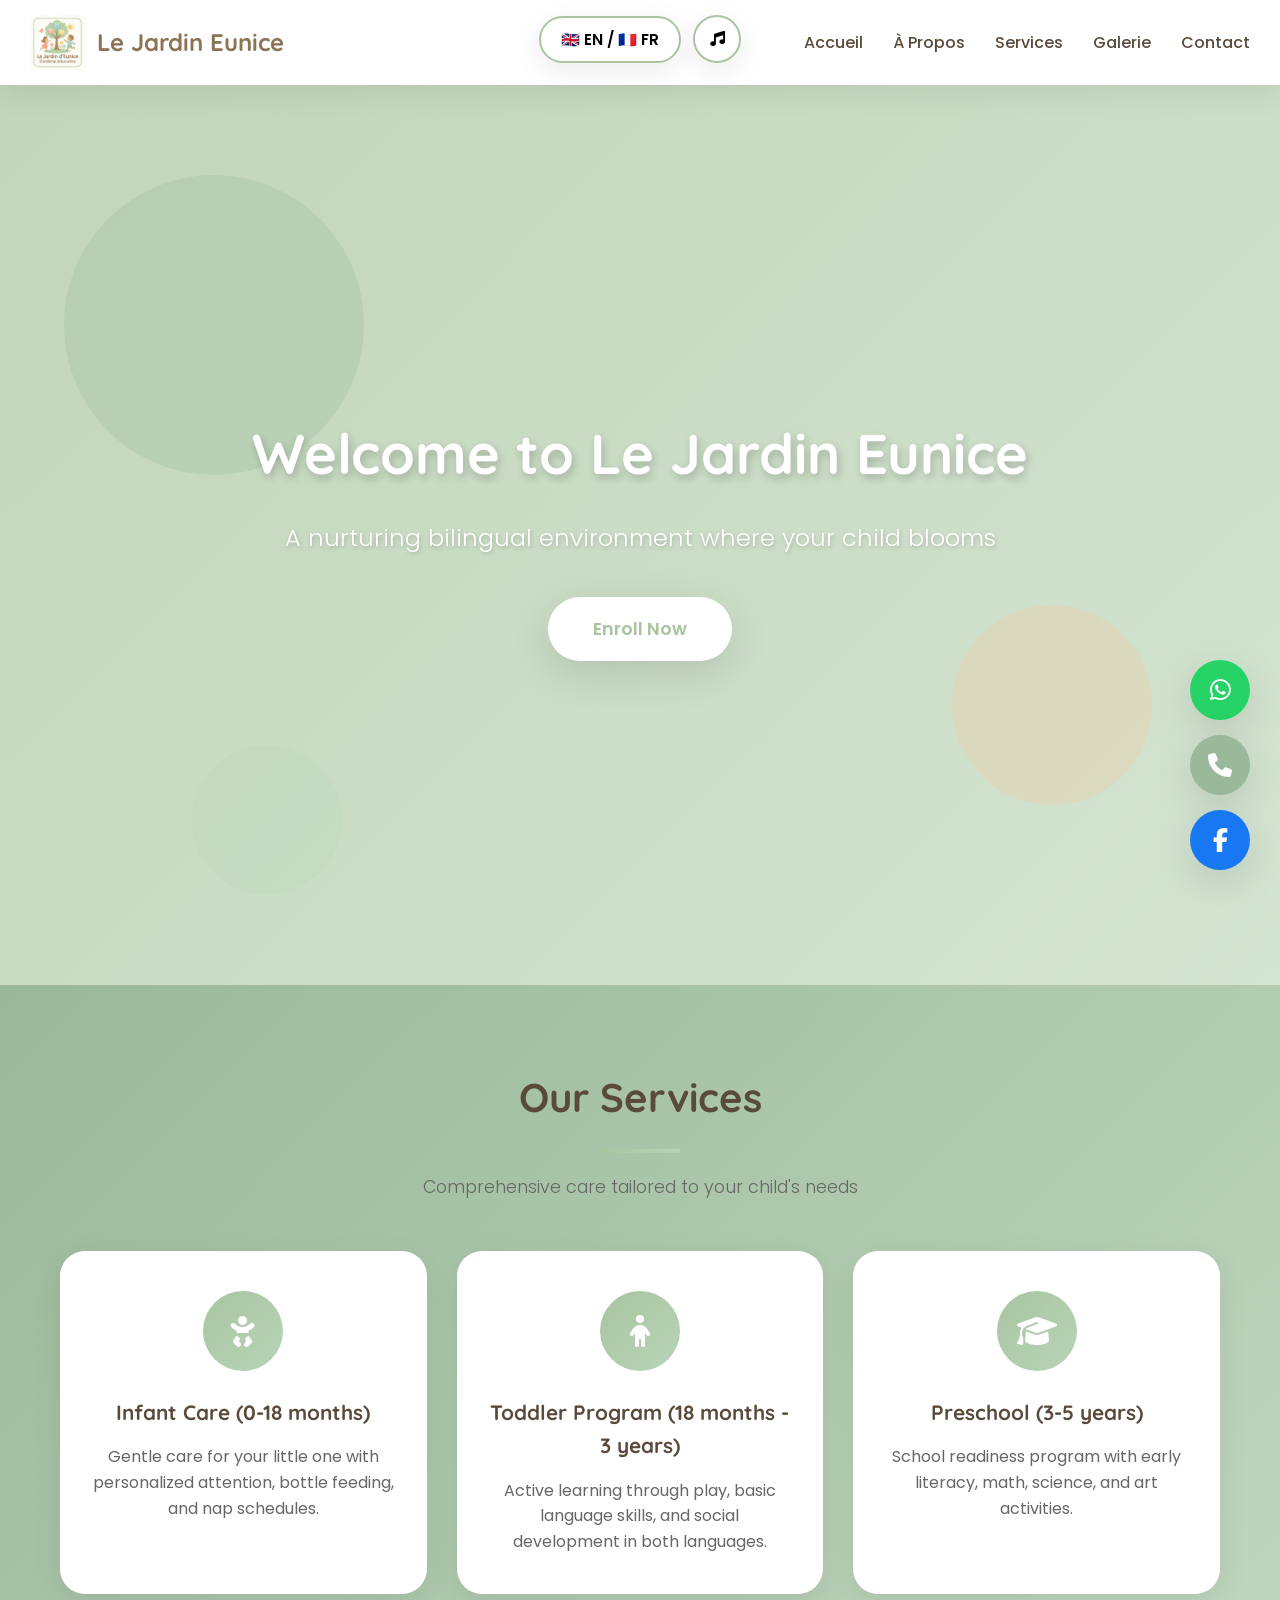
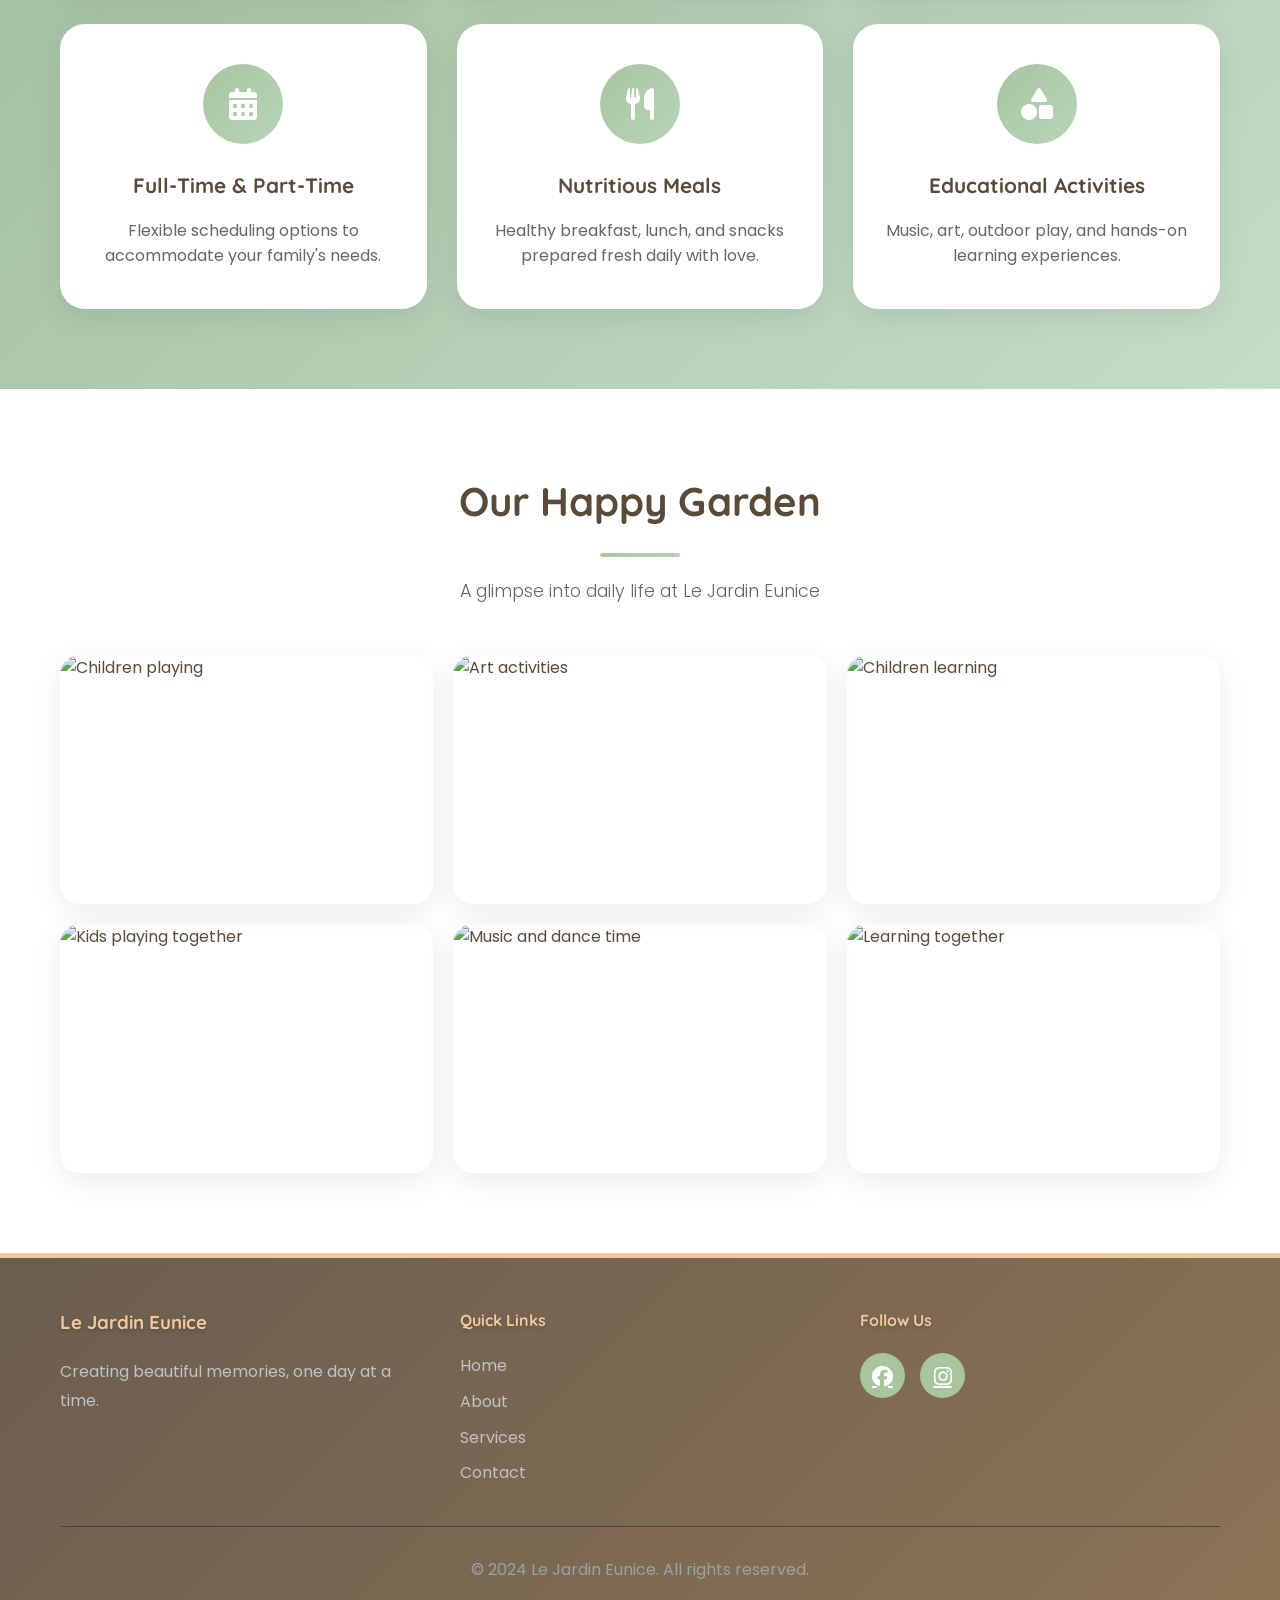
==== index.html @ caf173cc "initial commit" ====
<!DOCTYPE html>
<html lang="en">
<head>
    <meta charset="UTF-8">
    <meta name="viewport" content="width=device-width, initial-scale=1.0">
    <meta name="description" content="Le Jardin Eunice - Garderie bilingue à Saint-Jérôme, Québec | Bilingual daycare in Saint-Jérôme, Quebec">
    <title>Le Jardin d'Eunice - Garderie Éducative / Educational Daycare</title>
    <link rel="stylesheet" href="css/styles.css">
    <link rel="preconnect" href="https://fonts.googleapis.com">
    <link rel="preconnect" href="https://fonts.gstatic.com" crossorigin>
    <link href="https://fonts.googleapis.com/css2?family=Poppins:wght@300;400;600;700&family=Quicksand:wght@400;500;600;700&display=swap" rel="stylesheet">
    <link rel="stylesheet" href="https://cdnjs.cloudflare.com/ajax/libs/font-awesome/6.4.0/css/all.min.css">
</head>
<body>
    <!-- Language Toggle & Music Control -->
    <div class="top-controls">
        <button id="langToggle" class="lang-toggle" aria-label="Change Language">
            <span class="flag">🇬🇧</span> EN / <span class="flag">🇫🇷</span> FR
        </button>
        <button id="musicToggle" class="music-toggle" aria-label="Toggle Music">
            <i class="fas fa-music"></i>
        </button>
    </div>

    <!-- Navigation -->
    <nav class="navbar" id="navbar">
        <div class="nav-container">
            <div class="logo">
                <img src="assets/images/logo-square.png" alt="Le Jardin Eunice Logo" id="logoImg">
                <span data-en="Le Jardin Eunice" data-fr="Le Jardin Eunice">Le Jardin Eunice</span>
            </div>
            <ul class="nav-menu" id="navMenu">
                <li><a href="index.html" data-en="Home" data-fr="Accueil">Accueil</a></li>
                <li><a href="pages/about.html" data-en="About" data-fr="À Propos">À Propos</a></li>
                <li><a href="#services" data-en="Services" data-fr="Services">Services</a></li>
                <li><a href="#gallery" data-en="Gallery" data-fr="Galerie">Galerie</a></li>
                <li><a href="pages/contact.html" data-en="Contact" data-fr="Contact">Contact</a></li>
            </ul>
            <div class="hamburger" id="hamburger">
                <span></span>
                <span></span>
                <span></span>
            </div>
        </div>
    </nav>

    <!-- Hero Section -->
    <section id="home" class="hero">
        <div class="hero-overlay"></div>
        <div class="hero-content">
            <h1 class="hero-title animate-fade-in" data-en="Welcome to Le Jardin Eunice" data-fr="Bienvenue au Jardin Eunice">
                Welcome to Le Jardin Eunice
            </h1>
            <p class="hero-subtitle animate-fade-in-delay" data-en="A nurturing bilingual environment where your child blooms" data-fr="Un environnement bilingue bienveillant où votre enfant s'épanouit">
                A nurturing bilingual environment where your child blooms
            </p>
            <a href="#contact" class="cta-button animate-fade-in-delay-2" data-en="Enroll Now" data-fr="Inscrivez-vous">
                Enroll Now
            </a>
        </div>
        <div class="hero-shapes">
            <div class="shape shape-1"></div>
            <div class="shape shape-2"></div>
            <div class="shape shape-3"></div>
        </div>
    </section>

    <!-- Services Section -->
    <section id="services" class="services section">
        <div class="container">
            <h2 class="section-title" data-en="Our Services" data-fr="Nos Services">Our Services</h2>
            <p class="section-subtitle" data-en="Comprehensive care tailored to your child's needs" data-fr="Des soins complets adaptés aux besoins de votre enfant">
                Comprehensive care tailored to your child's needs
            </p>
            <div class="services-grid">
                <div class="service-card">
                    <div class="service-icon">
                        <i class="fas fa-baby"></i>
                    </div>
                    <h3 data-en="Infant Care (0-18 months)" data-fr="Soins pour Bébés (0-18 mois)">Infant Care (0-18 months)</h3>
                    <p data-en="Gentle care for your little one with personalized attention, bottle feeding, and nap schedules." 
                       data-fr="Soins doux pour votre petit avec attention personnalisée, biberon et horaires de sieste.">
                        Gentle care for your little one with personalized attention, bottle feeding, and nap schedules.
                    </p>
                </div>
                <div class="service-card">
                    <div class="service-icon">
                        <i class="fas fa-child"></i>
                    </div>
                    <h3 data-en="Toddler Program (18 months - 3 years)" data-fr="Programme Tout-Petits (18 mois - 3 ans)">Toddler Program (18 months - 3 years)</h3>
                    <p data-en="Active learning through play, basic language skills, and social development in both languages." 
                       data-fr="Apprentissage actif par le jeu, compétences linguistiques de base et développement social dans les deux langues.">
                        Active learning through play, basic language skills, and social development in both languages.
                    </p>
                </div>
                <div class="service-card">
                    <div class="service-icon">
                        <i class="fas fa-graduation-cap"></i>
                    </div>
                    <h3 data-en="Preschool (3-5 years)" data-fr="Préscolaire (3-5 ans)">Preschool (3-5 years)</h3>
                    <p data-en="School readiness program with early literacy, math, science, and art activities." 
                       data-fr="Programme de préparation à l'école avec alphabétisation précoce, mathématiques, sciences et activités artistiques.">
                        School readiness program with early literacy, math, science, and art activities.
                    </p>
                </div>
                <div class="service-card">
                    <div class="service-icon">
                        <i class="fas fa-calendar-alt"></i>
                    </div>
                    <h3 data-en="Full-Time & Part-Time" data-fr="Temps Plein & Temps Partiel">Full-Time & Part-Time</h3>
                    <p data-en="Flexible scheduling options to accommodate your family's needs." 
                       data-fr="Options d'horaire flexibles pour répondre aux besoins de votre famille.">
                        Flexible scheduling options to accommodate your family's needs.
                    </p>
                </div>
                <div class="service-card">
                    <div class="service-icon">
                        <i class="fas fa-utensils"></i>
                    </div>
                    <h3 data-en="Nutritious Meals" data-fr="Repas Nutritifs">Nutritious Meals</h3>
                    <p data-en="Healthy breakfast, lunch, and snacks prepared fresh daily with love." 
                       data-fr="Petit-déjeuner, déjeuner et collations sains préparés frais quotidiennement avec amour.">
                        Healthy breakfast, lunch, and snacks prepared fresh daily with love.
                    </p>
                </div>
                <div class="service-card">
                    <div class="service-icon">
                        <i class="fas fa-shapes"></i>
                    </div>
                    <h3 data-en="Educational Activities" data-fr="Activités Éducatives">Educational Activities</h3>
                    <p data-en="Music, art, outdoor play, and hands-on learning experiences." 
                       data-fr="Musique, art, jeux extérieurs et expériences d'apprentissage pratiques.">
                        Music, art, outdoor play, and hands-on learning experiences.
                    </p>
                </div>
            </div>
        </div>
    </section>

    <!-- Gallery Section -->
    <section id="gallery" class="gallery section">
        <div class="container">
            <h2 class="section-title" data-en="Our Happy Garden" data-fr="Notre Jardin Joyeux">Our Happy Garden</h2>
            <p class="section-subtitle" data-en="A glimpse into daily life at Le Jardin Eunice" data-fr="Un aperçu de la vie quotidienne au Jardin Eunice">
                A glimpse into daily life at Le Jardin Eunice
            </p>
            <div class="gallery-grid">
                <div class="gallery-item">
                    <img src="https://images.unsplash.com/photo-1503454537195-1dcabb73ffb9?w=600&h=400&fit=crop" alt="Children playing">
                    <div class="gallery-overlay">
                        <i class="fas fa-search-plus"></i>
                    </div>
                </div>
                <div class="gallery-item">
                    <img src="https://images.unsplash.com/photo-1576495199011-eb94736d05d6?w=600&h=400&fit=crop" alt="Art activities">
                    <div class="gallery-overlay">
                        <i class="fas fa-search-plus"></i>
                    </div>
                </div>
                <div class="gallery-item">
                    <img src="https://images.unsplash.com/photo-1503454537195-1dcabb73ffb9?w=600&h=400&fit=crop" alt="Children learning">
                    <div class="gallery-overlay">
                        <i class="fas fa-search-plus"></i>
                    </div>
                </div>
                <div class="gallery-item">
                    <img src="https://images.unsplash.com/photo-1587654780291-39c9404d746b?w=600&h=400&fit=crop" alt="Kids playing together">
                    <div class="gallery-overlay">
                        <i class="fas fa-search-plus"></i>
                    </div>
                </div>
                <div class="gallery-item">
                    <img src="https://images.unsplash.com/photo-1560421683-6856ea585c78?w=600&h=400&fit=crop" alt="Music and dance time">
                    <div class="gallery-overlay">
                        <i class="fas fa-search-plus"></i>
                    </div>
                </div>
                <div class="gallery-item">
                    <img src="https://images.unsplash.com/photo-1544776193-352d25ca82cd?w=600&h=400&fit=crop" alt="Learning together">
                    <div class="gallery-overlay">
                        <i class="fas fa-search-plus"></i>
                    </div>
                </div>
            </div>
        </div>
    </section>

    <!-- Footer -->
    <footer class="footer">
        <div class="container">
            <div class="footer-content">
                <div class="footer-section">
                    <h3>Le Jardin Eunice</h3>
                    <p data-en="Creating beautiful memories, one day at a time." data-fr="Créer de beaux souvenirs, un jour à la fois.">
                        Creating beautiful memories, one day at a time.
                    </p>
                </div>
                <div class="footer-section">
                    <h4 data-en="Quick Links" data-fr="Liens Rapides">Quick Links</h4>
                    <ul>
                        <li><a href="#home" data-en="Home" data-fr="Accueil">Home</a></li>
                        <li><a href="#about" data-en="About" data-fr="À Propos">About</a></li>
                        <li><a href="#services" data-en="Services" data-fr="Services">Services</a></li>
                        <li><a href="#contact" data-en="Contact" data-fr="Contact">Contact</a></li>
                    </ul>
                </div>
                <div class="footer-section">
                    <h4 data-en="Follow Us" data-fr="Suivez-nous">Follow Us</h4>
                    <div class="social-links">
                        <a href="https://facebook.com" target="_blank" aria-label="Facebook"><i class="fab fa-facebook"></i></a>
                        <a href="https://instagram.com" target="_blank" aria-label="Instagram"><i class="fab fa-instagram"></i></a>
                    </div>
                </div>
            </div>
            <div class="footer-bottom">
                <p>&copy; 2024 Le Jardin Eunice. <span data-en="All rights reserved." data-fr="Tous droits réservés.">All rights reserved.</span></p>
            </div>
        </div>
    </footer>

    <!-- Floating Action Buttons -->
    <div class="floating-buttons">
        <a href="https://wa.me/15141234567" class="fab-button whatsapp" target="_blank" aria-label="WhatsApp">
            <i class="fab fa-whatsapp"></i>
        </a>
        <a href="tel:+15141234567" class="fab-button phone" aria-label="Call Us">
            <i class="fas fa-phone"></i>
        </a>
        <a href="https://facebook.com" class="fab-button facebook" target="_blank" aria-label="Facebook">
            <i class="fab fa-facebook-f"></i>
        </a>
    </div>

    <!-- Audio Element for Background Music -->
    <audio id="bgMusic" loop>
        <source src="assets/music/background-music.mp3" type="audio/mpeg">
        Your browser does not support the audio element.
    </audio>

    <!-- Back to Top Button -->
    <button id="backToTop" class="back-to-top" aria-label="Back to top">
        <i class="fas fa-arrow-up"></i>
    </button>

    <script src="js/script.js"></script>
</body>
</html>
---- css/styles.css ----
/* ===========================
   CSS RESET & BASE STYLES
   =========================== */
* {
    margin: 0;
    padding: 0;
    box-sizing: border-box;
}

:root {
    /* Soft, Nature-Inspired Color Palette (From Logo) */
    --primary-color: #A8C5A0;        /* Soft Sage Green - from logo */
    --secondary-color: #9AB89A;      /* Muted Green - from logo tree */
    --accent-color: #F4C89D;         /* Soft Peach - from logo flowers */
    --text-brown: #8B7355;           /* Warm Brown - from logo text */
    --success-color: #B8D4B8;        /* Light Green */
    --text-dark: #5A4A3A;            /* Dark Brown */
    --text-light: #F5F5F0;           /* Off-White */
    --background-light: #FDFCF8;     /* Very Light Cream */
    --background-white: #FFFFFF;
    --shadow-soft: 0 8px 30px rgba(0, 0, 0, 0.08);
    --shadow-medium: 0 12px 40px rgba(0, 0, 0, 0.12);
    --gradient-primary: linear-gradient(135deg, #A8C5A0 0%, #B8D4B8 100%);
    --gradient-secondary: linear-gradient(135deg, #9AB89A 0%, #C5DCC5 100%);
    --gradient-accent: linear-gradient(135deg, #F4C89D 0%, #FFDAB9 100%);
    
    /* Typography */
    --font-primary: 'Poppins', sans-serif;
    --font-secondary: 'Quicksand', sans-serif;
}

html {
    scroll-behavior: smooth;
}

body {
    font-family: var(--font-primary);
    color: var(--text-dark);
    background-color: var(--background-light);
    line-height: 1.6;
    overflow-x: hidden;
}

.container {
    max-width: 1200px;
    margin: 0 auto;
    padding: 0 20px;
}

.section {
    padding: 80px 20px;
    position: relative;
}

.section-title {
    font-family: var(--font-secondary);
    font-size: 2.5rem;
    font-weight: 700;
    text-align: center;
    margin-bottom: 15px;
    color: var(--text-dark);
    position: relative;
}

.section-title::after {
    content: '';
    display: block;
    width: 80px;
    height: 4px;
    background: var(--gradient-primary);
    margin: 20px auto;
    border-radius: 2px;
}

.section-subtitle {
    text-align: center;
    font-size: 1.1rem;
    color: #666;
    margin-bottom: 50px;
    font-weight: 300;
}

/* ===========================
   TOP CONTROLS
   =========================== */
.top-controls {
    position: fixed;
    top: 15px;
    left: 50%;
    transform: translateX(-50%);
    display: flex;
    gap: 12px;
    z-index: 1001;
    align-items: center;
}

.lang-toggle,
.music-toggle {
    background: var(--background-white);
    border: 2px solid var(--primary-color);
    padding: 10px 20px;
    border-radius: 50px;
    font-family: var(--font-primary);
    font-weight: 600;
    cursor: pointer;
    transition: all 0.3s ease;
    box-shadow: var(--shadow-soft);
    font-size: 0.95rem;
}

.lang-toggle:hover,
.music-toggle:hover {
    background: var(--primary-color);
    color: white;
    transform: translateY(-2px);
    box-shadow: var(--shadow-medium);
}

.music-toggle {
    width: 48px;
    height: 48px;
    padding: 0;
    display: flex;
    align-items: center;
    justify-content: center;
    border-radius: 50%;
}

.music-toggle.playing {
    background: var(--success-color);
    border-color: var(--success-color);
    color: white;
    animation: pulse 2s infinite;
}

@keyframes pulse {
    0%, 100% { transform: scale(1); }
    50% { transform: scale(1.05); }
}

/* ===========================
   NAVIGATION
   =========================== */
.navbar {
    background: var(--background-white);
    box-shadow: var(--shadow-soft);
    position: sticky;
    top: 0;
    z-index: 1000;
    transition: all 0.3s ease;
}

.navbar.scrolled {
    box-shadow: var(--shadow-medium);
}

.nav-container {
    display: flex;
    justify-content: space-between;
    align-items: center;
    padding: 15px 30px;
    max-width: 1400px;
    margin: 0 auto;
}

.logo {
    display: flex;
    align-items: center;
    gap: 12px;
    font-family: var(--font-secondary);
    font-size: 1.5rem;
    font-weight: 700;
    color: var(--text-brown);
}

.logo img {
    height: 55px;
    width: auto;
    object-fit: contain;
}

.nav-menu {
    display: flex;
    list-style: none;
    gap: 30px;
}

.nav-menu a {
    text-decoration: none;
    color: var(--text-dark);
    font-weight: 500;
    transition: all 0.3s ease;
    position: relative;
}

.nav-menu a::after {
    content: '';
    position: absolute;
    bottom: -5px;
    left: 0;
    width: 0;
    height: 3px;
    background: var(--gradient-primary);
    transition: width 0.3s ease;
}

.nav-menu a:hover::after,
.nav-menu a.active::after {
    width: 100%;
}

.hamburger {
    display: none;
    flex-direction: column;
    cursor: pointer;
    gap: 5px;
}

.hamburger span {
    width: 30px;
    height: 3px;
    background: var(--primary-color);
    border-radius: 3px;
    transition: all 0.3s ease;
}

/* ===========================
   HERO SECTION
   =========================== */
.hero {
    height: 100vh;
    display: flex;
    align-items: center;
    justify-content: center;
    position: relative;
    background: linear-gradient(135deg, rgba(168, 197, 160, 0.7) 0%, rgba(184, 212, 184, 0.6) 100%);
    overflow: hidden;
}

.hero-overlay {
    position: absolute;
    top: 0;
    left: 0;
    width: 100%;
    height: 100%;
    background: url('https://images.unsplash.com/photo-1596464716127-f2a82984de30?w=1920&h=1080&fit=crop') center/cover;
    opacity: 0.15;
}

.hero-content {
    position: relative;
    z-index: 2;
    text-align: center;
    color: white;
    padding: 20px;
}

.hero-title {
    font-family: var(--font-secondary);
    font-size: 3.5rem;
    font-weight: 700;
    margin-bottom: 20px;
    text-shadow: 2px 4px 8px rgba(0, 0, 0, 0.2);
}

.hero-subtitle {
    font-size: 1.5rem;
    font-weight: 300;
    margin-bottom: 40px;
    text-shadow: 1px 2px 4px rgba(0, 0, 0, 0.2);
}

.cta-button {
    display: inline-block;
    padding: 18px 45px;
    background: white;
    color: var(--primary-color);
    text-decoration: none;
    border-radius: 50px;
    font-weight: 600;
    font-size: 1.1rem;
    transition: all 0.3s ease;
    box-shadow: var(--shadow-medium);
}

.cta-button:hover {
    transform: translateY(-5px) scale(1.05);
    box-shadow: 0 15px 50px rgba(0, 0, 0, 0.2);
}

/* Hero Animations */
.animate-fade-in {
    animation: fadeInUp 1s ease;
}

.animate-fade-in-delay {
    animation: fadeInUp 1s ease 0.3s both;
}

.animate-fade-in-delay-2 {
    animation: fadeInUp 1s ease 0.6s both;
}

@keyframes fadeInUp {
    from {
        opacity: 0;
        transform: translateY(30px);
    }
    to {
        opacity: 1;
        transform: translateY(0);
    }
}

/* Hero Shapes */
.hero-shapes {
    position: absolute;
    width: 100%;
    height: 100%;
    overflow: hidden;
    z-index: 1;
}

.shape {
    position: absolute;
    border-radius: 50%;
    opacity: 0.3;
}

.shape-1 {
    width: 300px;
    height: 300px;
    background: var(--secondary-color);
    top: 10%;
    left: 5%;
    animation: float 6s ease-in-out infinite;
}

.shape-2 {
    width: 200px;
    height: 200px;
    background: var(--accent-color);
    bottom: 20%;
    right: 10%;
    animation: float 8s ease-in-out infinite reverse;
}

.shape-3 {
    width: 150px;
    height: 150px;
    background: var(--success-color);
    bottom: 10%;
    left: 15%;
    animation: float 7s ease-in-out infinite;
}

@keyframes float {
    0%, 100% { transform: translateY(0) rotate(0deg); }
    50% { transform: translateY(-30px) rotate(180deg); }
}

/* ===========================
   ABOUT SECTION
   =========================== */
.about {
    background: var(--background-white);
}

.about-content {
    display: grid;
    grid-template-columns: 1fr 1fr;
    gap: 60px;
    align-items: center;
}

.about-image {
    position: relative;
    border-radius: 30px;
    overflow: hidden;
    box-shadow: var(--shadow-medium);
}

.about-image img {
    width: 100%;
    height: 100%;
    object-fit: cover;
    transition: transform 0.5s ease;
}

.about-image:hover img {
    transform: scale(1.1);
}

.about-badge {
    position: absolute;
    top: 20px;
    right: 20px;
    background: var(--gradient-accent);
    color: white;
    padding: 15px 25px;
    border-radius: 50px;
    display: flex;
    align-items: center;
    gap: 10px;
    font-weight: 600;
    box-shadow: var(--shadow-soft);
}

.about-text p {
    font-size: 1.1rem;
    line-height: 1.8;
    margin-bottom: 30px;
    color: #555;
}

.features {
    display: grid;
    grid-template-columns: 1fr 1fr;
    gap: 20px;
}

.feature-item {
    display: flex;
    align-items: center;
    gap: 10px;
    font-weight: 500;
}

.feature-item i {
    color: var(--success-color);
    font-size: 1.3rem;
}

/* ===========================
   SERVICES SECTION
   =========================== */
.services {
    background: var(--gradient-secondary);
}

.services-grid {
    display: grid;
    grid-template-columns: repeat(auto-fit, minmax(300px, 1fr));
    gap: 30px;
}

.service-card {
    background: var(--background-white);
    padding: 40px 30px;
    border-radius: 25px;
    text-align: center;
    transition: all 0.3s ease;
    box-shadow: var(--shadow-soft);
}

.service-card:hover {
    transform: translateY(-10px);
    box-shadow: var(--shadow-medium);
}

.service-icon {
    width: 80px;
    height: 80px;
    margin: 0 auto 25px;
    background: var(--gradient-primary);
    border-radius: 50%;
    display: flex;
    align-items: center;
    justify-content: center;
    font-size: 2rem;
    color: white;
}

.service-card h3 {
    font-family: var(--font-secondary);
    font-size: 1.3rem;
    margin-bottom: 15px;
    color: var(--text-dark);
}

.service-card p {
    color: #666;
    line-height: 1.6;
}

/* ===========================
   GALLERY SECTION
   =========================== */
.gallery {
    background: var(--background-white);
}

.gallery-grid {
    display: grid;
    grid-template-columns: repeat(auto-fit, minmax(300px, 1fr));
    gap: 20px;
}

.gallery-item {
    position: relative;
    border-radius: 20px;
    overflow: hidden;
    cursor: pointer;
    box-shadow: var(--shadow-soft);
    aspect-ratio: 3/2;
}

.gallery-item img {
    width: 100%;
    height: 100%;
    object-fit: cover;
    transition: transform 0.5s ease;
}

.gallery-overlay {
    position: absolute;
    top: 0;
    left: 0;
    width: 100%;
    height: 100%;
    background: rgba(255, 182, 193, 0.9);
    display: flex;
    align-items: center;
    justify-content: center;
    opacity: 0;
    transition: opacity 0.3s ease;
}

.gallery-overlay i {
    font-size: 3rem;
    color: white;
}

.gallery-item:hover .gallery-overlay {
    opacity: 1;
}

.gallery-item:hover img {
    transform: scale(1.2);
}

/* ===========================
   CONTACT SECTION
   =========================== */
.contact {
    background: var(--gradient-primary);
}

.contact-content {
    display: grid;
    grid-template-columns: 1fr 1.2fr;
    gap: 50px;
}

.contact-info {
    display: flex;
    flex-direction: column;
    gap: 30px;
}

.info-item {
    display: flex;
    gap: 20px;
    background: var(--background-white);
    padding: 25px;
    border-radius: 20px;
    box-shadow: var(--shadow-soft);
    transition: transform 0.3s ease;
}

.info-item:hover {
    transform: translateX(10px);
}

.info-item i {
    font-size: 1.8rem;
    color: var(--primary-color);
    margin-top: 5px;
}

.info-item h4 {
    font-family: var(--font-secondary);
    margin-bottom: 5px;
    color: var(--text-dark);
}

.info-item p,
.info-item a {
    color: #666;
    text-decoration: none;
}

.info-item a:hover {
    color: var(--primary-color);
}

.map-container {
    border-radius: 20px;
    overflow: hidden;
    box-shadow: var(--shadow-medium);
    margin-top: 10px;
}

/* Contact Form */
.contact-form-container {
    background: var(--background-white);
    padding: 40px;
    border-radius: 25px;
    box-shadow: var(--shadow-medium);
}

.contact-form {
    display: flex;
    flex-direction: column;
    gap: 20px;
}

.form-group {
    display: flex;
    flex-direction: column;
}

.form-group label {
    font-weight: 600;
    margin-bottom: 8px;
    color: var(--text-dark);
}

.form-group input,
.form-group select,
.form-group textarea {
    padding: 15px;
    border: 2px solid #E0E0E0;
    border-radius: 15px;
    font-family: var(--font-primary);
    font-size: 1rem;
    transition: all 0.3s ease;
}

.form-group input:focus,
.form-group select:focus,
.form-group textarea:focus {
    outline: none;
    border-color: var(--primary-color);
    box-shadow: 0 0 0 4px rgba(255, 182, 193, 0.2);
}

.form-group textarea {
    resize: vertical;
}

.submit-button {
    padding: 18px;
    background: var(--gradient-primary);
    color: white;
    border: none;
    border-radius: 50px;
    font-family: var(--font-primary);
    font-size: 1.1rem;
    font-weight: 600;
    cursor: pointer;
    transition: all 0.3s ease;
    box-shadow: var(--shadow-soft);
}

.submit-button:hover {
    transform: translateY(-3px);
    box-shadow: var(--shadow-medium);
}

/* ===========================
   FOOTER
   =========================== */
.footer {
    background: linear-gradient(135deg, #6B5D4F 0%, #8B7355 100%);
    color: var(--text-light);
    padding: 50px 20px 20px;
    border-top: 5px solid var(--accent-color);
}

.footer-content {
    display: grid;
    grid-template-columns: repeat(auto-fit, minmax(250px, 1fr));
    gap: 40px;
    margin-bottom: 30px;
}

.footer-section h3,
.footer-section h4 {
    font-family: var(--font-secondary);
    margin-bottom: 20px;
    color: #F4C89D;
    text-shadow: 0 2px 4px rgba(0,0,0,0.2);
}

.footer-section p {
    line-height: 1.8;
    color: #BDC3C7;
}

.footer-section ul {
    list-style: none;
}

.footer-section ul li {
    margin-bottom: 10px;
}

.footer-section ul li a {
    color: #BDC3C7;
    text-decoration: none;
    transition: color 0.3s ease;
}

.footer-section ul li a:hover {
    color: var(--primary-color);
}

.social-links {
    display: flex;
    gap: 15px;
}

.social-links a {
    width: 45px;
    height: 45px;
    background: var(--primary-color);
    color: white;
    display: flex;
    align-items: center;
    justify-content: center;
    border-radius: 50%;
    font-size: 1.3rem;
    transition: all 0.3s ease;
}

.social-links a:hover {
    transform: translateY(-5px);
    background: var(--secondary-color);
}

.footer-bottom {
    text-align: center;
    padding-top: 30px;
    border-top: 1px solid #34495E;
    color: #95A5A6;
}

/* ===========================
   BACK TO TOP BUTTON
   =========================== */
.back-to-top {
    position: fixed;
    bottom: 120px;
    right: 30px;
    width: 50px;
    height: 50px;
    background: var(--accent-color);
    color: white;
    border: none;
    border-radius: 50%;
    font-size: 1.3rem;
    cursor: pointer;
    opacity: 0;
    visibility: hidden;
    transition: all 0.3s ease;
    box-shadow: var(--shadow-medium);
    z-index: 998;
}

.back-to-top.visible {
    opacity: 1;
    visibility: visible;
}

.back-to-top:hover {
    background: #FFB347;
    transform: translateY(-5px);
    box-shadow: 0 15px 50px rgba(0, 0, 0, 0.3);
}

/* ===========================
   FLOATING ACTION BUTTONS
   =========================== */
.floating-buttons {
    position: fixed;
    bottom: 30px;
    right: 30px;
    display: flex;
    flex-direction: column;
    gap: 15px;
    z-index: 999;
}

.fab-button {
    width: 60px;
    height: 60px;
    border-radius: 50%;
    display: flex;
    align-items: center;
    justify-content: center;
    color: white;
    font-size: 1.5rem;
    box-shadow: var(--shadow-medium);
    transition: all 0.3s ease;
    text-decoration: none;
}

.fab-button:hover {
    transform: scale(1.1) rotate(10deg);
}

.fab-button.whatsapp {
    background: #25D366;
}

.fab-button.phone {
    background: var(--secondary-color);
}

.fab-button.facebook {
    background: #1877F2;
}

/* ===========================
   RESPONSIVE DESIGN
   =========================== */
@media (max-width: 768px) {
    .hamburger {
        display: flex;
    }

    .nav-menu {
        position: absolute;
        top: 100%;
        left: 0;
        width: 100%;
        background: var(--background-white);
        flex-direction: column;
        padding: 20px;
        box-shadow: var(--shadow-medium);
        transform: translateY(-100%);
        opacity: 0;
        visibility: hidden;
        transition: all 0.3s ease;
    }

    .nav-menu.active {
        transform: translateY(0);
        opacity: 1;
        visibility: visible;
    }

    .hero-title {
        font-size: 2.5rem;
    }

    .hero-subtitle {
        font-size: 1.2rem;
    }

    .about-content,
    .contact-content {
        grid-template-columns: 1fr;
    }

    .features {
        grid-template-columns: 1fr;
    }

    .section-title {
        font-size: 2rem;
    }

    .top-controls {
        top: 10px;
        left: 50%;
        transform: translateX(-50%);
    }

    .lang-toggle {
        padding: 8px 15px;
        font-size: 0.85rem;
    }

    .music-toggle {
        width: 42px;
        height: 42px;
    }

    .floating-buttons {
        bottom: 20px;
        right: 20px;
    }

    .fab-button {
        width: 50px;
        height: 50px;
        font-size: 1.2rem;
    }
}

@media (max-width: 480px) {
    .hero-title {
        font-size: 2rem;
    }

    .hero-subtitle {
        font-size: 1rem;
    }

    .cta-button {
        padding: 15px 35px;
        font-size: 1rem;
    }

    .section {
        padding: 60px 15px;
    }

    .services-grid,
    .gallery-grid {
        grid-template-columns: 1fr;
    }

    .contact-form-container {
        padding: 25px;
    }
}

/* ===========================
   SCROLL ANIMATIONS
   =========================== */
.fade-in-section {
    opacity: 0;
    transform: translateY(30px);
    transition: opacity 0.8s ease, transform 0.8s ease;
}

.fade-in-section.is-visible {
    opacity: 1;
    transform: translateY(0);
}

.slide-in-left {
    opacity: 0;
    transform: translateX(-100px);
    transition: all 0.8s ease;
}

.slide-in-left.is-visible {
    opacity: 1;
    transform: translateX(0);
}

.slide-in-right {
    opacity: 0;
    transform: translateX(100px);
    transition: all 0.8s ease;
}

.slide-in-right.is-visible {
    opacity: 1;
    transform: translateX(0);
}

.zoom-in {
    opacity: 0;
    transform: scale(0.8);
    transition: all 0.6s ease;
}

.zoom-in.is-visible {
    opacity: 1;
    transform: scale(1);
}

.service-card {
    opacity: 0;
    transform: translateY(50px);
    transition: all 0.6s ease;
}

.service-card.is-visible {
    opacity: 1;
    transform: translateY(0);
}

.gallery-item {
    opacity: 0;
    transform: scale(0.9);
    transition: all 0.5s ease;
}

.gallery-item.is-visible {
    opacity: 1;
    transform: scale(1);
}

/* ===========================
   UTILITY CLASSES
   =========================== */
.text-center {
    text-align: center;
}

.mt-20 {
    margin-top: 20px;
}

.mb-20 {
    margin-bottom: 20px;
}

.hidden {
    display: none;
}

/* ===========================
   ABOUT PAGE SPECIFIC STYLES
   =========================== */
.about-hero {
    background: var(--gradient-primary);
    padding: 120px 20px 80px;
    text-align: center;
    color: white;
}

.page-title {
    font-family: var(--font-secondary);
    font-size: 3rem;
    margin-bottom: 15px;
    text-shadow: 2px 4px 8px rgba(0, 0, 0, 0.2);
}

.page-subtitle {
    font-size: 1.3rem;
    font-weight: 300;
}

.founder-section {
    background: var(--background-white);
    padding: 100px 20px;
}

.founder-content {
    display: grid;
    grid-template-columns: 1fr 1.5fr;
    gap: 60px;
    align-items: center;
    max-width: 1200px;
    margin: 0 auto;
}

.founder-image-container {
    display: flex;
    justify-content: center;
}

.founder-image {
    position: relative;
    width: 350px;
    height: 350px;
    border-radius: 50%;
    overflow: hidden;
    box-shadow: var(--shadow-medium);
    border: 8px solid var(--accent-color);
}

.founder-image img {
    width: 100%;
    height: 100%;
    object-fit: cover;
}

.founder-badge {
    position: absolute;
    bottom: 20px;
    left: 50%;
    transform: translateX(-50%);
    background: var(--gradient-accent);
    color: white;
    padding: 12px 30px;
    border-radius: 50px;
    display: flex;
    align-items: center;
    gap: 10px;
    font-weight: 600;
    box-shadow: var(--shadow-soft);
}

.founder-text h2 {
    font-family: var(--font-secondary);
    font-size: 2.5rem;
    color: var(--text-brown);
    margin-bottom: 10px;
}

.founder-subtitle {
    font-size: 1.3rem;
    color: var(--primary-color);
    margin-bottom: 25px;
    font-weight: 500;
}

.founder-text p {
    font-size: 1.1rem;
    line-height: 1.8;
    margin-bottom: 20px;
    color: #555;
}

.founder-quote {
    background: linear-gradient(135deg, rgba(168, 197, 160, 0.1), rgba(244, 200, 157, 0.1));
    padding: 30px;
    border-left: 5px solid var(--accent-color);
    border-radius: 15px;
    margin-top: 30px;
    position: relative;
}

.founder-quote i {
    font-size: 2rem;
    color: var(--primary-color);
    opacity: 0.3;
}

.founder-quote p {
    font-style: italic;
    font-size: 1.2rem;
    margin: 15px 0;
    color: var(--text-dark);
}

.quote-author {
    display: block;
    text-align: right;
    font-weight: 600;
    color: var(--text-brown);
    margin-top: 10px;
}

.story-section {
    background: var(--background-light);
    padding: 100px 20px;
}

.story-timeline {
    max-width: 900px;
    margin: 50px auto 0;
}

.timeline-item {
    display: grid;
    grid-template-columns: 80px 1fr;
    gap: 30px;
    margin-bottom: 50px;
    position: relative;
}

.timeline-item:not(:last-child)::before {
    content: '';
    position: absolute;
    left: 40px;
    top: 80px;
    width: 2px;
    height: calc(100% + 30px);
    background: linear-gradient(180deg, var(--primary-color), var(--accent-color));
}

.timeline-icon {
    width: 80px;
    height: 80px;
    background: var(--gradient-accent);
    border-radius: 50%;
    display: flex;
    align-items: center;
    justify-content: center;
    font-size: 2rem;
    color: white;
    box-shadow: var(--shadow-soft);
    z-index: 2;
}

.timeline-content {
    background: var(--background-white);
    padding: 30px;
    border-radius: 20px;
    box-shadow: var(--shadow-soft);
}

.timeline-content h3 {
    font-family: var(--font-secondary);
    color: var(--text-brown);
    margin-bottom: 15px;
    font-size: 1.4rem;
}

.timeline-content p {
    color: #666;
    line-height: 1.7;
}

.values-section {
    background: var(--gradient-secondary);
    padding: 100px 20px;
}

.values-grid {
    display: grid;
    grid-template-columns: repeat(auto-fit, minmax(250px, 1fr));
    gap: 30px;
    margin-top: 50px;
}

.value-card {
    background: var(--background-white);
    padding: 40px 30px;
    border-radius: 25px;
    text-align: center;
    box-shadow: var(--shadow-soft);
    transition: all 0.3s ease;
}

.value-card:hover {
    transform: translateY(-10px);
    box-shadow: var(--shadow-medium);
}

.value-icon {
    width: 80px;
    height: 80px;
    margin: 0 auto 25px;
    background: var(--gradient-primary);
    border-radius: 50%;
    display: flex;
    align-items: center;
    justify-content: center;
    font-size: 2rem;
    color: white;
}

.value-card h3 {
    font-family: var(--font-secondary);
    color: var(--text-brown);
    margin-bottom: 15px;
}

.value-card p {
    color: #666;
    line-height: 1.6;
}

.cta-section {
    background: var(--gradient-accent);
    padding: 80px 20px;
    text-align: center;
    color: white;
}

.cta-section h2 {
    font-family: var(--font-secondary);
    font-size: 2.5rem;
    margin-bottom: 20px;
    text-shadow: 2px 4px 8px rgba(0, 0, 0, 0.2);
}

.cta-section p {
    font-size: 1.2rem;
    margin-bottom: 30px;
}

/* Responsive About Page */
@media (max-width: 768px) {
    .founder-content {
        grid-template-columns: 1fr;
        gap: 40px;
    }
    
    .founder-image {
        width: 280px;
        height: 280px;
    }
    
    .page-title {
        font-size: 2.2rem;
    }
    
    .founder-text h2 {
        font-size: 2rem;
    }
    
    .timeline-item {
        grid-template-columns: 60px 1fr;
        gap: 20px;
    }
    
    .timeline-icon {
        width: 60px;
        height: 60px;
        font-size: 1.5rem;
    }
    
    .timeline-item:not(:last-child)::before {
        left: 30px;
    }
}

/* ===========================
   CONTACT PAGE SPECIFIC STYLES
   =========================== */
.contact-hero {
    background: var(--gradient-accent);
    padding: 120px 20px 80px;
    text-align: center;
    color: white;
}

.contact-main {
    background: var(--background-light);
    padding: 80px 20px;
}

.contact-main .contact-content {
    display: grid;
    grid-template-columns: 1fr 1fr;
    gap: 50px;
    max-width: 1200px;
    margin: 0 auto;
}

.contact-main .contact-info h2,
.contact-main .contact-form-container h2 {
    font-family: var(--font-secondary);
    font-size: 2rem;
    color: var(--text-brown);
    margin-bottom: 30px;
}

.contact-main .map-container {
    margin-top: 30px;
}

/* Responsive Contact Page */
@media (max-width: 768px) {
    .contact-main .contact-content {
        grid-template-columns: 1fr;
        gap: 40px;
    }
}
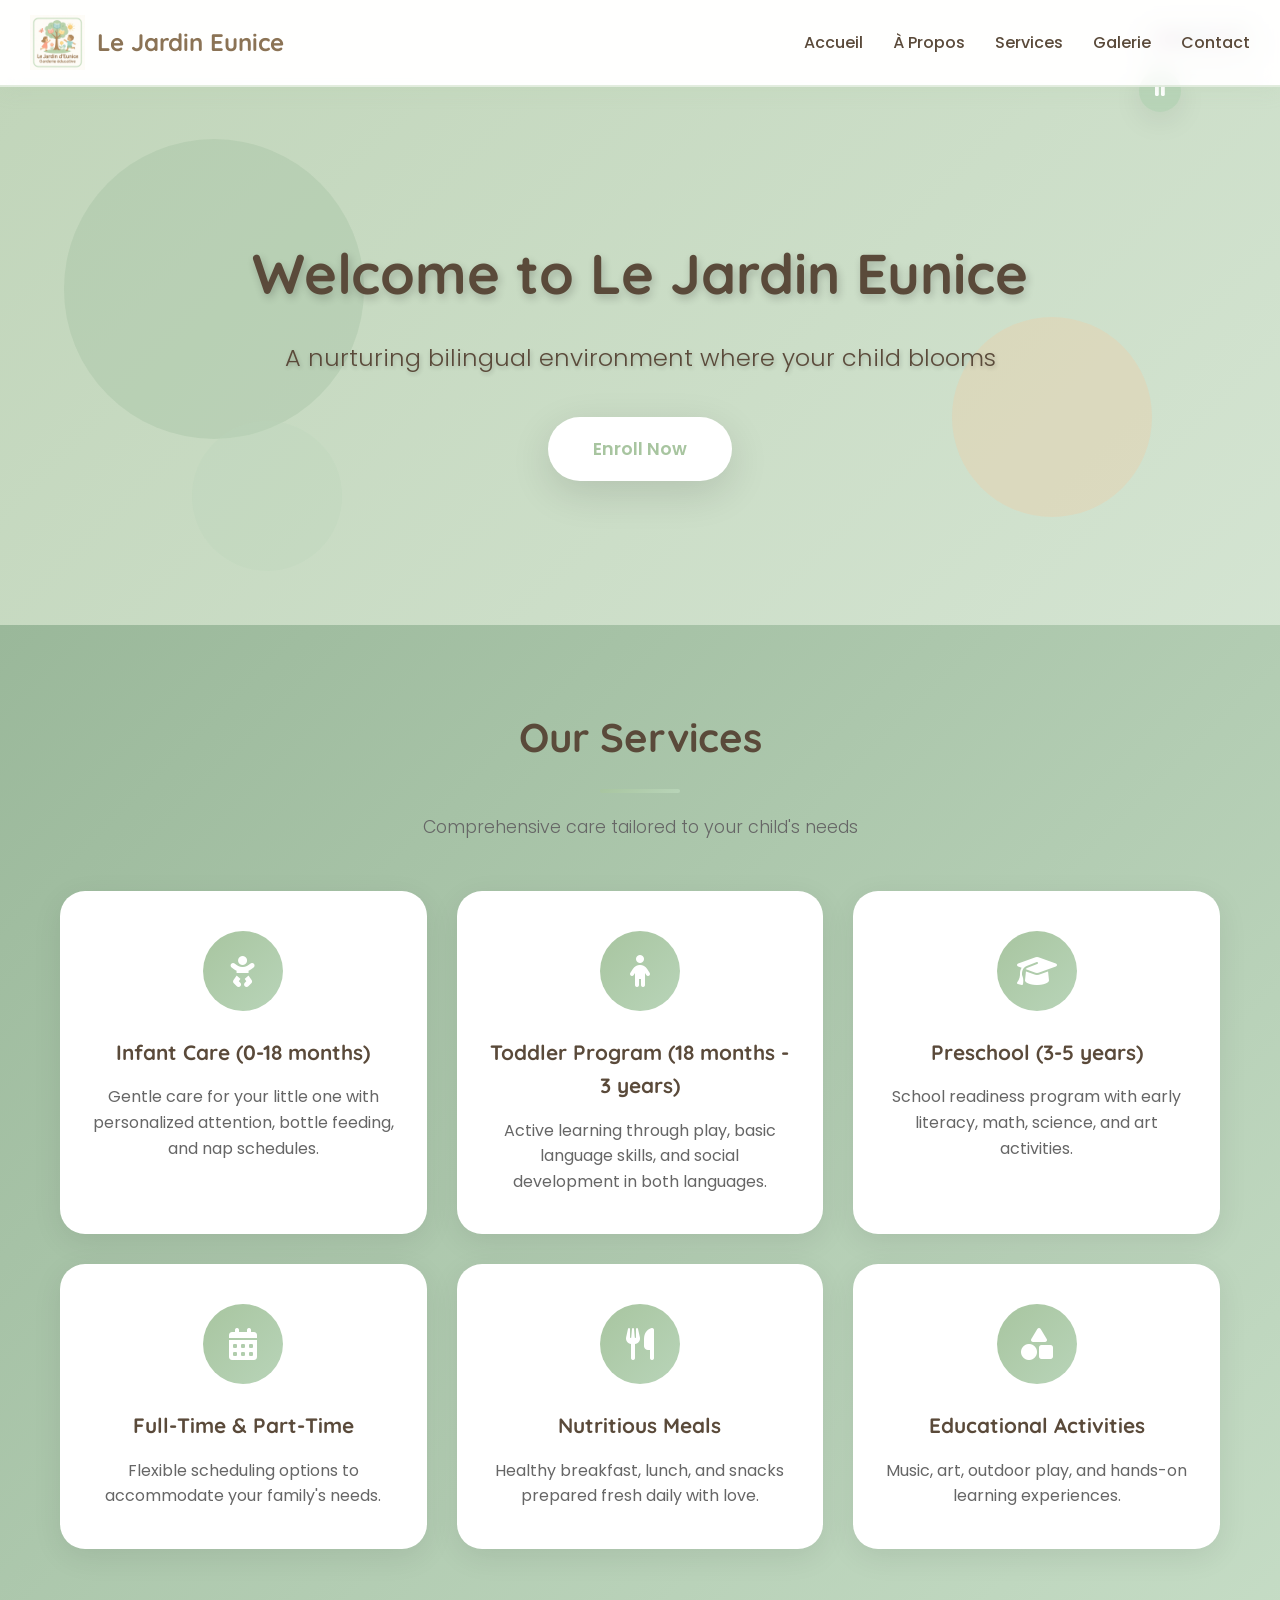
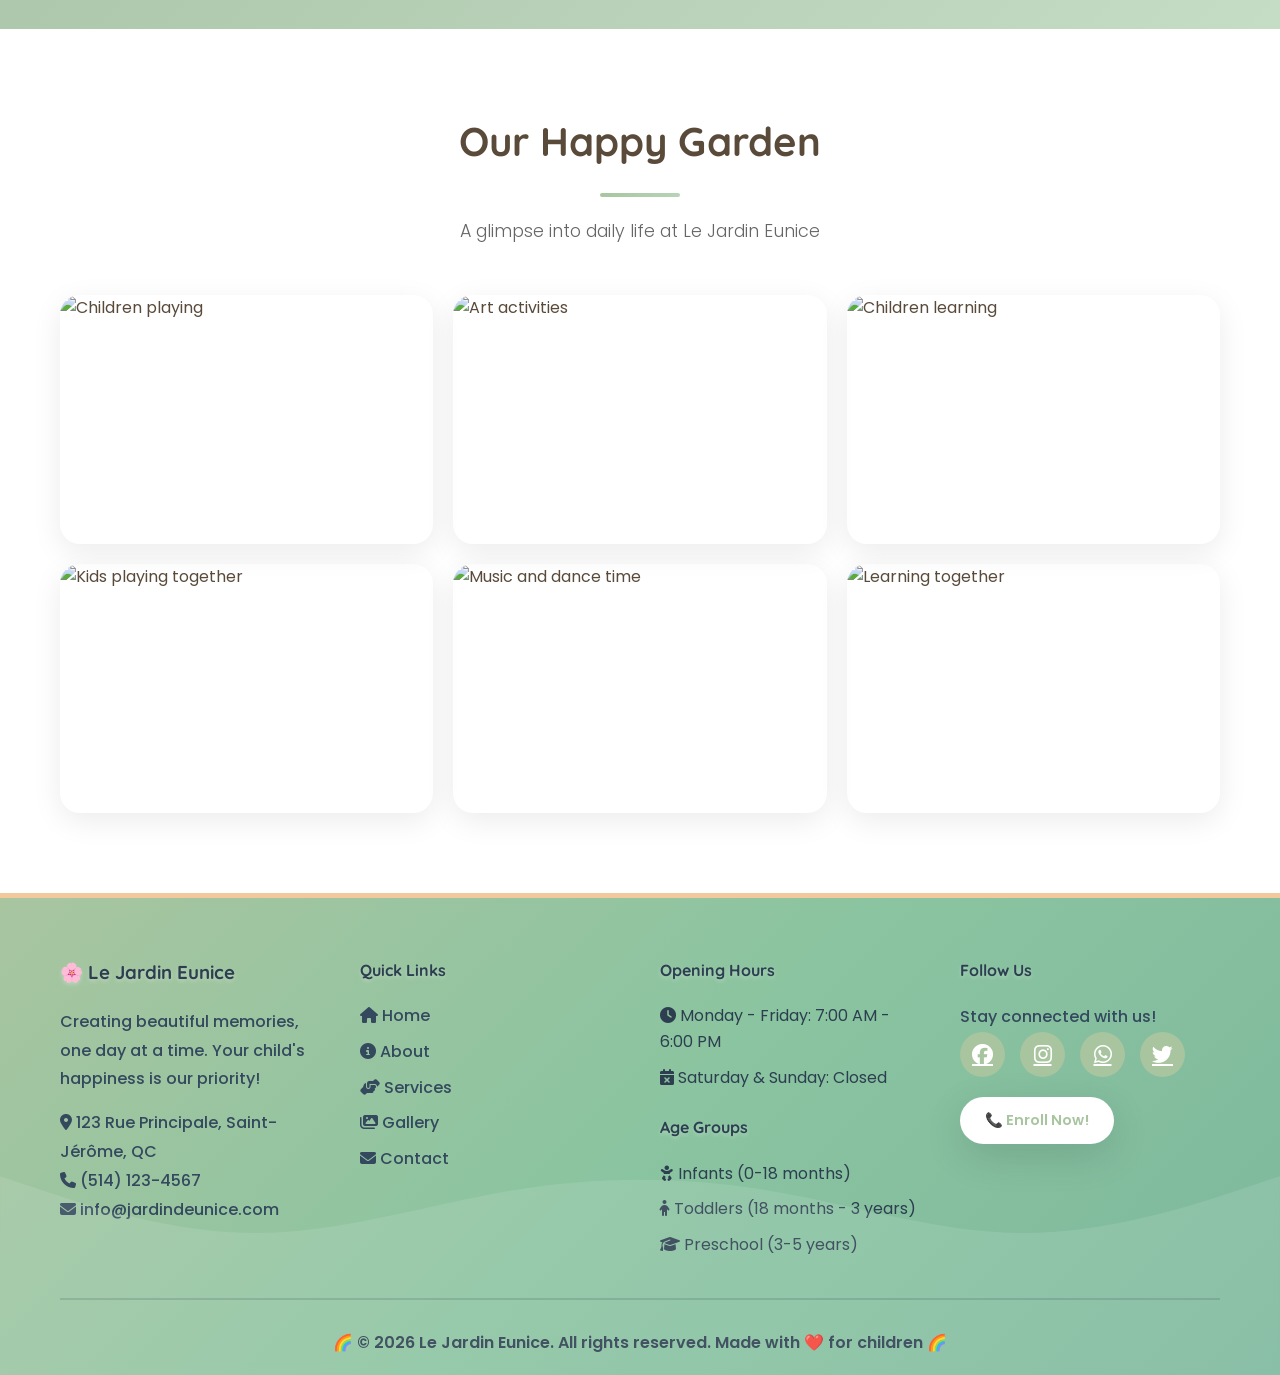
==== commit 131ffcff: "feat: improving site" ====
--- a/index.html
+++ b/index.html
@@ -8,7 +8,7 @@
     <link rel="stylesheet" href="css/styles.css">
     <link rel="preconnect" href="https://fonts.googleapis.com">
     <link rel="preconnect" href="https://fonts.gstatic.com" crossorigin>
-    <link href="https://fonts.googleapis.com/css2?family=Poppins:wght@300;400;600;700&family=Quicksand:wght@400;500;600;700&display=swap" rel="stylesheet">
+    <link href="https://fonts.googleapis.com/css2?family=Poppins:wght@300;400;600;700&family=Quicksand:wght@400;500;600;700&family=Bubblegum+Sans&family=Fredoka:wght@400;500;600;700&display=swap" rel="stylesheet">
     <link rel="stylesheet" href="https://cdnjs.cloudflare.com/ajax/libs/font-awesome/6.4.0/css/all.min.css">
 </head>
 <body>
@@ -25,10 +25,10 @@
     <!-- Navigation -->
     <nav class="navbar" id="navbar">
         <div class="nav-container">
-            <div class="logo">
+            <a href="index.html" class="logo">
                 <img src="assets/images/logo-square.png" alt="Le Jardin Eunice Logo" id="logoImg">
                 <span data-en="Le Jardin Eunice" data-fr="Le Jardin Eunice">Le Jardin Eunice</span>
-            </div>
+            </a>
             <ul class="nav-menu" id="navMenu">
                 <li><a href="index.html" data-en="Home" data-fr="Accueil">Accueil</a></li>
                 <li><a href="pages/about.html" data-en="About" data-fr="À Propos">À Propos</a></li>
@@ -190,30 +190,53 @@
         <div class="container">
             <div class="footer-content">
                 <div class="footer-section">
-                    <h3>Le Jardin Eunice</h3>
-                    <p data-en="Creating beautiful memories, one day at a time." data-fr="Créer de beaux souvenirs, un jour à la fois.">
-                        Creating beautiful memories, one day at a time.
-                    </p>
+                    <h3>🌸 Le Jardin Eunice</h3>
+                    <p data-en="Creating beautiful memories, one day at a time. Your child's happiness is our priority!" data-fr="Créer de beaux souvenirs, un jour à la fois. Le bonheur de votre enfant est notre priorité!">
+                        Creating beautiful memories, one day at a time. Your child's happiness is our priority!
+                    </p>
+                    <p style="margin-top: 15px;"><i class="fas fa-map-marker-alt"></i> 123 Rue Principale, Saint-Jérôme, QC</p>
+                    <p><i class="fas fa-phone"></i> (514) 123-4567</p>
+                    <p><i class="fas fa-envelope"></i> info@jardindeunice.com</p>
                 </div>
                 <div class="footer-section">
                     <h4 data-en="Quick Links" data-fr="Liens Rapides">Quick Links</h4>
                     <ul>
-                        <li><a href="#home" data-en="Home" data-fr="Accueil">Home</a></li>
-                        <li><a href="#about" data-en="About" data-fr="À Propos">About</a></li>
-                        <li><a href="#services" data-en="Services" data-fr="Services">Services</a></li>
-                        <li><a href="#contact" data-en="Contact" data-fr="Contact">Contact</a></li>
+                        <li><a href="#home" data-en="Home" data-fr="Accueil"><i class="fas fa-home"></i> Home</a></li>
+                        <li><a href="pages/about.html" data-en="About" data-fr="À Propos"><i class="fas fa-info-circle"></i> About</a></li>
+                        <li><a href="#services" data-en="Services" data-fr="Services"><i class="fas fa-hands-helping"></i> Services</a></li>
+                        <li><a href="#gallery" data-en="Gallery" data-fr="Galerie"><i class="fas fa-images"></i> Gallery</a></li>
+                        <li><a href="pages/contact.html" data-en="Contact" data-fr="Contact"><i class="fas fa-envelope"></i> Contact</a></li>
                     </ul>
                 </div>
                 <div class="footer-section">
+                    <h4 data-en="Opening Hours" data-fr="Heures d'ouverture">Opening Hours</h4>
+                    <ul>
+                        <li><i class="fas fa-clock"></i> Monday - Friday: 7:00 AM - 6:00 PM</li>
+                        <li><i class="fas fa-calendar-times"></i> Saturday & Sunday: Closed</li>
+                    </ul>
+                    <h4 style="margin-top: 25px;" data-en="Age Groups" data-fr="Groupes d'âge">Age Groups</h4>
+                    <ul>
+                        <li><i class="fas fa-baby"></i> Infants (0-18 months)</li>
+                        <li><i class="fas fa-child"></i> Toddlers (18 months - 3 years)</li>
+                        <li><i class="fas fa-graduation-cap"></i> Preschool (3-5 years)</li>
+                    </ul>
+                </div>
+                <div class="footer-section">
                     <h4 data-en="Follow Us" data-fr="Suivez-nous">Follow Us</h4>
+                    <p data-en="Stay connected with us!" data-fr="Restez connectés avec nous!">Stay connected with us!</p>
                     <div class="social-links">
                         <a href="https://facebook.com" target="_blank" aria-label="Facebook"><i class="fab fa-facebook"></i></a>
                         <a href="https://instagram.com" target="_blank" aria-label="Instagram"><i class="fab fa-instagram"></i></a>
+                        <a href="https://wa.me/15141234567" target="_blank" aria-label="WhatsApp"><i class="fab fa-whatsapp"></i></a>
+                        <a href="https://twitter.com" target="_blank" aria-label="Twitter"><i class="fab fa-twitter"></i></a>
+                    </div>
+                    <div style="margin-top: 20px;">
+                        <a href="pages/contact.html" class="cta-button" style="font-size: 0.9rem; padding: 12px 25px;">📞 Enroll Now!</a>
                     </div>
                 </div>
             </div>
             <div class="footer-bottom">
-                <p>&copy; 2024 Le Jardin Eunice. <span data-en="All rights reserved." data-fr="Tous droits réservés.">All rights reserved.</span></p>
+                <p>🌈 &copy; 2024 Le Jardin Eunice. <span data-en="All rights reserved. Made with ❤️ for children" data-fr="Tous droits réservés. Fait avec ❤️ pour les enfants">All rights reserved. Made with ❤️ for children</span> 🌈</p>
             </div>
         </div>
     </footer>
--- a/css/styles.css
+++ b/css/styles.css
@@ -85,13 +85,12 @@
    =========================== */
 .top-controls {
     position: fixed;
-    top: 15px;
-    left: 50%;
-    transform: translateX(-50%);
-    display: flex;
-    gap: 12px;
-    z-index: 1001;
-    align-items: center;
+    top: 20px;
+    right: 20px;
+    z-index: 1000;
+    display: flex;
+    gap: 10px;
+    flex-direction: column;
 }
 
 .lang-toggle,
@@ -142,16 +141,32 @@
    NAVIGATION
    =========================== */
 .navbar {
-    background: var(--background-white);
-    box-shadow: var(--shadow-soft);
-    position: sticky;
+    background: rgba(255, 255, 255, 0.85);
+    backdrop-filter: blur(10px);
+    -webkit-backdrop-filter: blur(10px);
+    box-shadow: 0 2px 20px rgba(168, 197, 160, 0.15);
+    position: fixed;
     top: 0;
+    left: 0;
+    right: 0;
     z-index: 1000;
     transition: all 0.3s ease;
+    border-bottom: 2px solid rgba(168, 197, 160, 0.3);
 }
 
 .navbar.scrolled {
-    box-shadow: var(--shadow-medium);
+    background: rgba(255, 255, 255, 0.95);
+    box-shadow: 0 5px 25px rgba(168, 197, 160, 0.25);
+    animation: slideDown 0.3s ease;
+}
+
+@keyframes slideDown {
+    from {
+        transform: translateY(-100%);
+    }
+    to {
+        transform: translateY(0);
+    }
 }
 
 .nav-container {
@@ -171,12 +186,27 @@
     font-size: 1.5rem;
     font-weight: 700;
     color: var(--text-brown);
+    cursor: pointer;
+    transition: all 0.3s ease;
+    text-decoration: none;
+}\n
+.logo:hover {
+    transform: scale(1.05);
+}\n
+.logo:hover img {
+    animation: wiggle 0.5s ease;
+}\n
+@keyframes wiggle {
+    0%, 100% { transform: rotate(0deg); }
+    25% { transform: rotate(-5deg); }
+    75% { transform: rotate(5deg); }
 }
 
 .logo img {
     height: 55px;
     width: auto;
     object-fit: contain;
+    transition: transform 0.3s ease;
 }
 
 .nav-menu {
@@ -228,13 +258,15 @@
    HERO SECTION
    =========================== */
 .hero {
-    height: 100vh;
+    height: 60vh;
+    min-height: 500px;
     display: flex;
     align-items: center;
     justify-content: center;
     position: relative;
     background: linear-gradient(135deg, rgba(168, 197, 160, 0.7) 0%, rgba(184, 212, 184, 0.6) 100%);
     overflow: hidden;
+    margin-top: 85px;
 }
 
 .hero-overlay {
@@ -244,14 +276,14 @@
     width: 100%;
     height: 100%;
     background: url('https://images.unsplash.com/photo-1596464716127-f2a82984de30?w=1920&h=1080&fit=crop') center/cover;
-    opacity: 0.15;
+    opacity: 0.35;
 }
 
 .hero-content {
     position: relative;
     z-index: 2;
     text-align: center;
-    color: white;
+    color: var(--text-dark);
     padding: 20px;
 }
 
@@ -449,13 +481,31 @@
     padding: 40px 30px;
     border-radius: 25px;
     text-align: center;
-    transition: all 0.3s ease;
+    transition: all 0.5s cubic-bezier(0.34, 1.56, 0.64, 1);
     box-shadow: var(--shadow-soft);
+    position: relative;
+    overflow: hidden;
+}
+
+.service-card::before {
+    content: '';
+    position: absolute;
+    top: 0;
+    left: -100%;
+    width: 100%;
+    height: 100%;
+    background: linear-gradient(90deg, transparent, rgba(168, 197, 160, 0.3), transparent);
+    transition: left 0.5s ease;
+}
+
+.service-card:hover::before {
+    left: 100%;
 }
 
 .service-card:hover {
-    transform: translateY(-10px);
-    box-shadow: var(--shadow-medium);
+    transform: translateY(-15px) scale(1.05) rotate(2deg);
+    box-shadow: 0 20px 60px rgba(168, 197, 160, 0.4);
+    border: 3px solid var(--accent-color);
 }
 
 .service-icon {
@@ -469,6 +519,12 @@
     justify-content: center;
     font-size: 2rem;
     color: white;
+    transition: all 0.4s ease;
+}
+
+.service-card:hover .service-icon {
+    transform: scale(1.2) rotate(360deg);
+    box-shadow: 0 10px 30px rgba(168, 197, 160, 0.6);
 }
 
 .service-card h3 {
@@ -599,6 +655,37 @@
     overflow: hidden;
     box-shadow: var(--shadow-medium);
     margin-top: 10px;
+    transition: all 0.4s ease;
+    position: relative;
+}
+
+.map-container::before {
+    content: '📍';
+    position: absolute;
+    top: 10px;
+    left: 10px;
+    font-size: 2rem;
+    z-index: 10;
+    animation: bounce 2s infinite;
+    filter: drop-shadow(0 0 5px white);
+}
+
+@keyframes bounce {
+    0%, 100% { transform: translateY(0); }
+    50% { transform: translateY(-10px); }
+}
+
+.map-container:hover {
+    transform: scale(1.02);
+    box-shadow: 0 10px 40px rgba(168, 197, 160, 0.4);
+}
+
+.map-container iframe {
+    transition: all 0.3s ease;
+}
+
+.map-container:hover iframe {
+    filter: brightness(1.1);
 }
 
 /* Contact Form */
@@ -672,10 +759,23 @@
    FOOTER
    =========================== */
 .footer {
-    background: linear-gradient(135deg, #6B5D4F 0%, #8B7355 100%);
-    color: var(--text-light);
-    padding: 50px 20px 20px;
+    background: linear-gradient(135deg, #A8C5A0 0%, #8BC4A0 50%, #7DB89D 100%);
+    color: #2C3E50;
+    padding: 60px 20px 20px;
     border-top: 5px solid var(--accent-color);
+    position: relative;
+    overflow: hidden;
+}
+
+.footer::before {
+    content: '';
+    position: absolute;
+    top: 0;
+    left: 0;
+    right: 0;
+    height: 100%;
+    background: url('data:image/svg+xml,<svg xmlns="http://www.w3.org/2000/svg" viewBox="0 0 1440 320"><path fill="%23ffffff" fill-opacity="0.1" d="M0,96L48,112C96,128,192,160,288,160C384,160,480,128,576,112C672,96,768,96,864,112C960,128,1056,160,1152,160C1248,160,1344,128,1392,112L1440,96L1440,320L1392,320C1344,320,1248,320,1152,320C1056,320,960,320,864,320C768,320,672,320,576,320C480,320,384,320,288,320C192,320,96,320,48,320L0,320Z"></path></svg>') bottom repeat-x;
+    pointer-events: none;
 }
 
 .footer-content {
@@ -689,13 +789,15 @@
 .footer-section h4 {
     font-family: var(--font-secondary);
     margin-bottom: 20px;
-    color: #F4C89D;
-    text-shadow: 0 2px 4px rgba(0,0,0,0.2);
+    color: #2C3E50;
+    text-shadow: 0 2px 4px rgba(255,255,255,0.3);
+    font-weight: 700;
 }
 
 .footer-section p {
     line-height: 1.8;
-    color: #BDC3C7;
+    color: #34495E;
+    font-weight: 500;
 }
 
 .footer-section ul {
@@ -707,13 +809,16 @@
 }
 
 .footer-section ul li a {
-    color: #BDC3C7;
+    color: #34495E;
     text-decoration: none;
-    transition: color 0.3s ease;
+    transition: all 0.3s ease;
+    font-weight: 500;
+    position: relative;
 }
 
 .footer-section ul li a:hover {
-    color: var(--primary-color);
+    color: #2C3E50;
+    transform: translateX(5px);
 }
 
 .social-links {
@@ -742,8 +847,9 @@
 .footer-bottom {
     text-align: center;
     padding-top: 30px;
-    border-top: 1px solid #34495E;
-    color: #95A5A6;
+    border-top: 2px solid rgba(44, 62, 80, 0.2);
+    color: #2C3E50;
+    font-weight: 600;
 }
 
 /* ===========================
@@ -873,9 +979,43 @@
     }
 
     .top-controls {
-        top: 10px;
+        top: 80px;
+        right: 10px;
+        left: auto;
+        transform: none;
+        gap: 5px;
+    }
+    
+    .lang-toggle {
+        width: 50px;
+        height: 50px;
+        padding: 0;
+        border-radius: 50%;
+        font-size: 0;
+        position: relative;
+        background: var(--primary-color);
+        border: 3px solid white;
+    }
+    
+    .lang-toggle::before {
+        content: '🇫🇷/🇬🇧';
+        font-size: 14px;
+        position: absolute;
+        top: 50%;
         left: 50%;
-        transform: translateX(-50%);
+        transform: translate(-50%, -50%);
+    }
+    
+    .lang-toggle .flag {
+        display: none;
+    }
+    
+    .music-toggle {
+        width: 50px;
+        height: 50px;
+        background: var(--accent-color);
+        border: 3px solid white;
+    }
     }
 
     .lang-toggle {
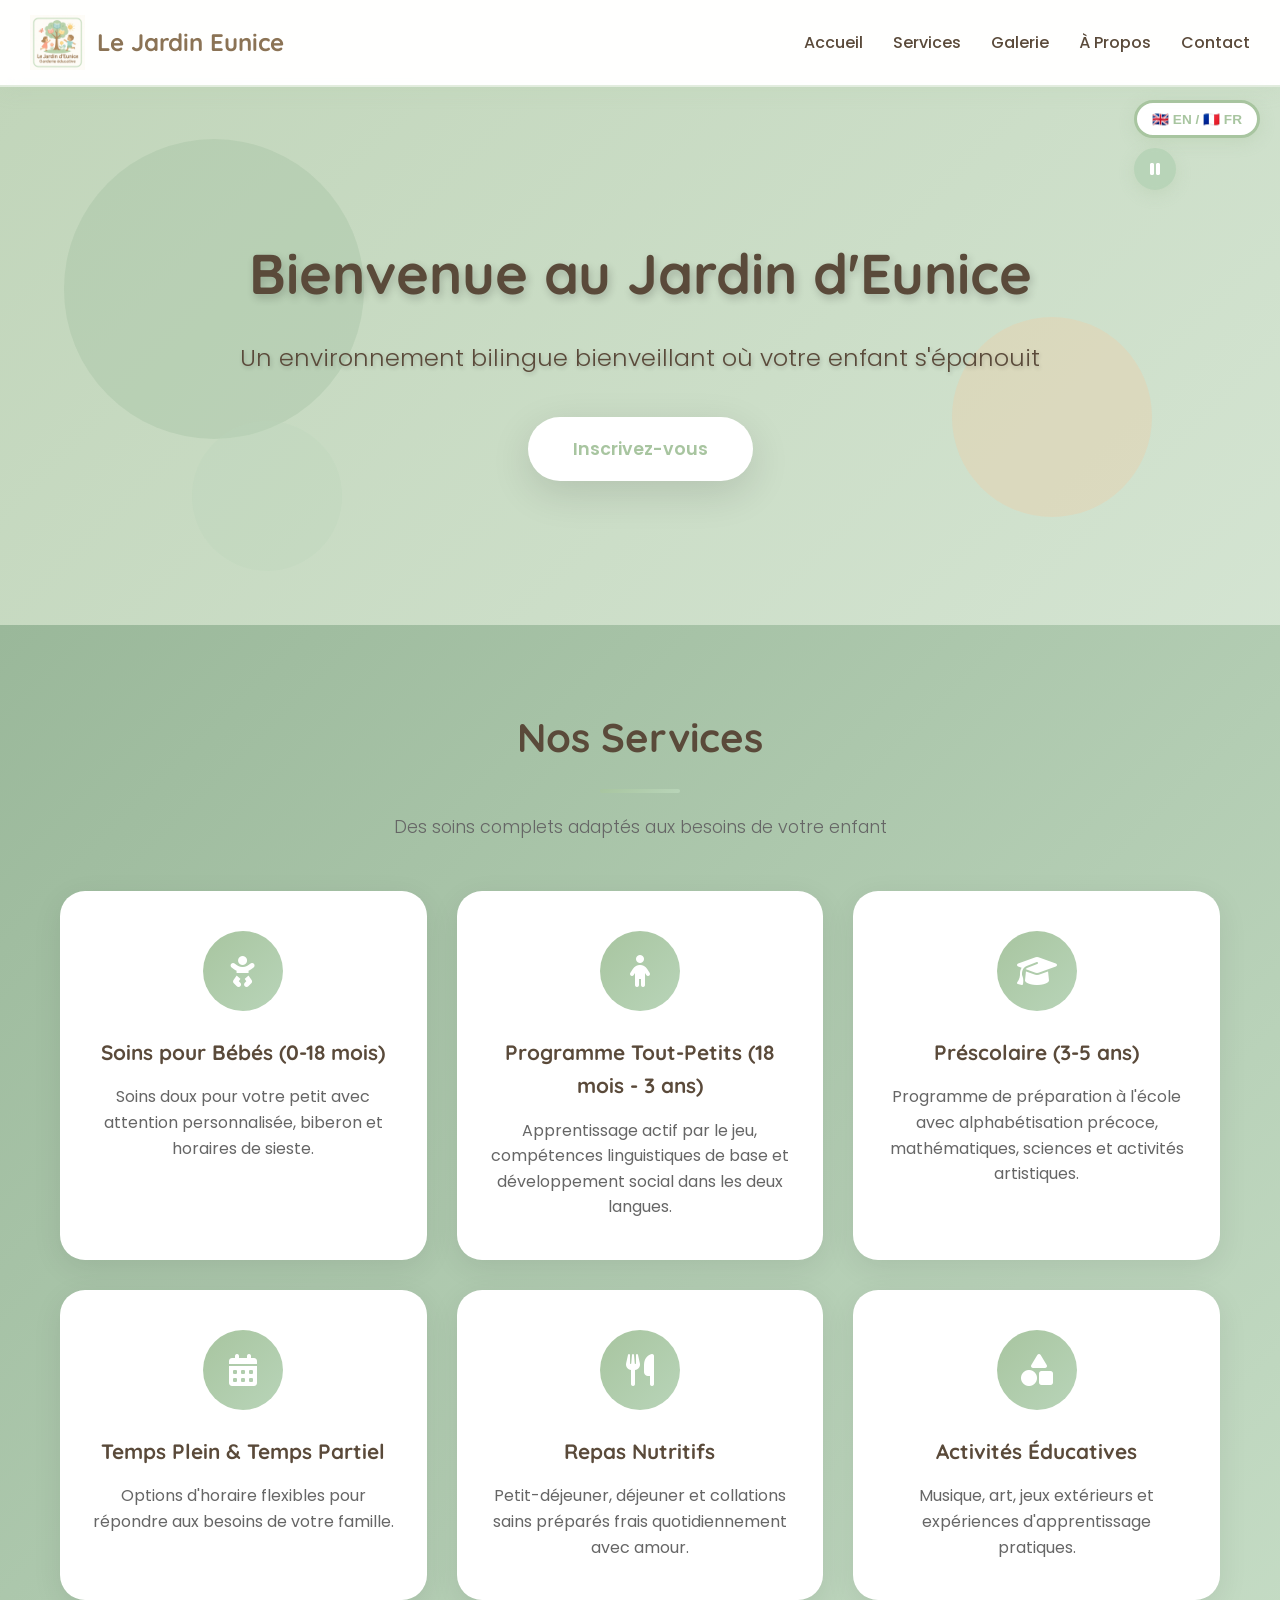
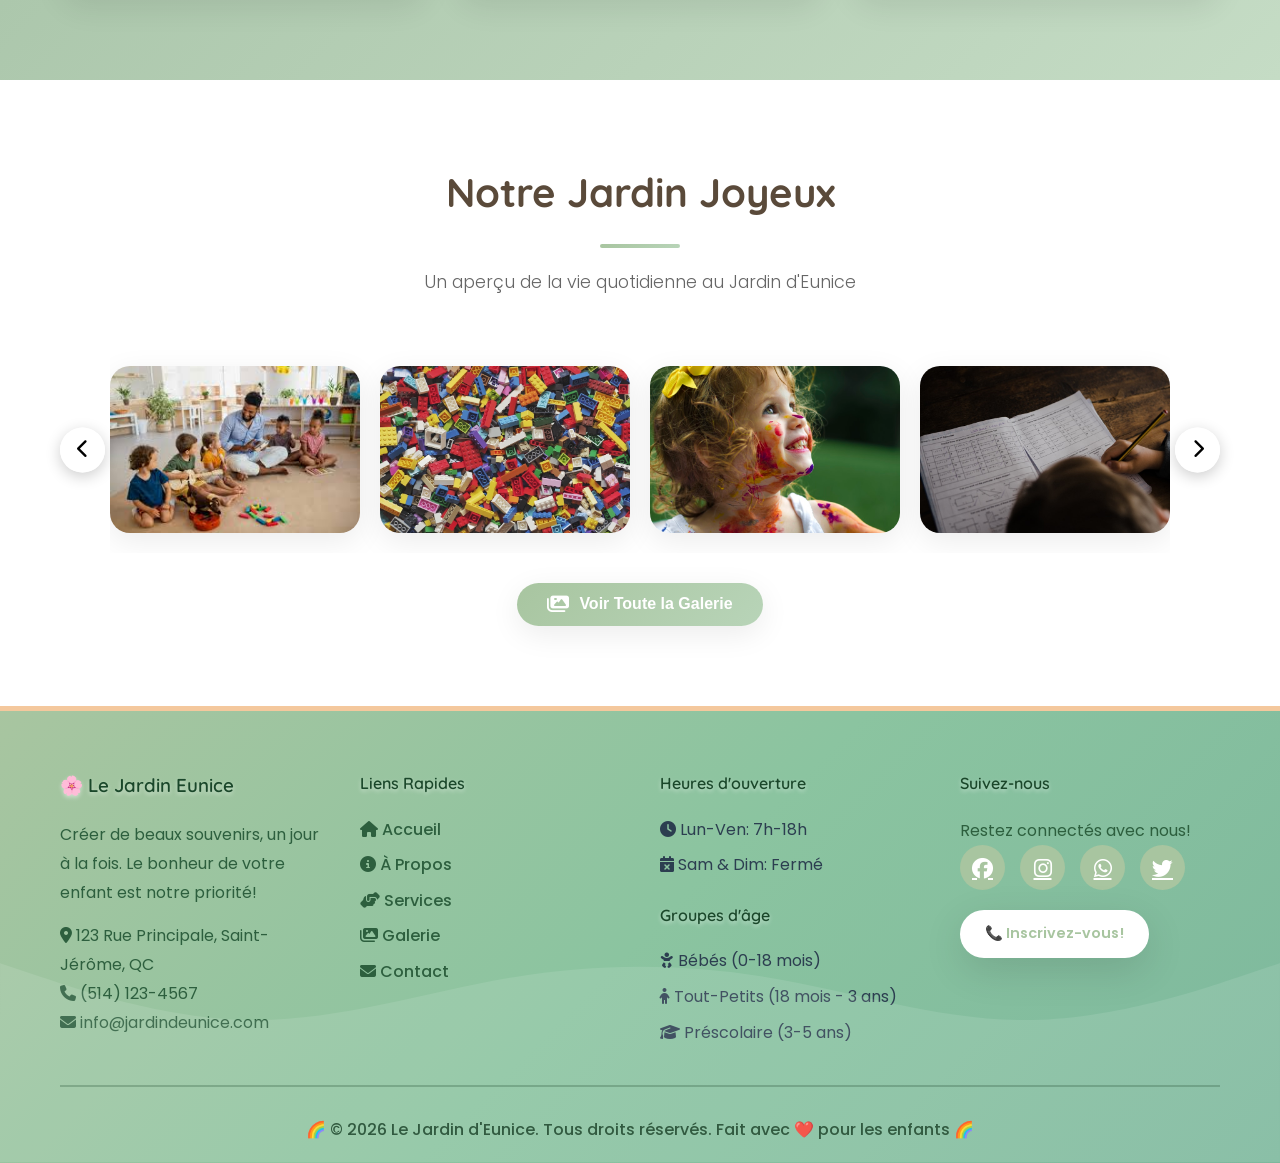
==== commit a7c1e106: "feat: improving site" ====
--- a/index.html
+++ b/index.html
@@ -1,10 +1,43 @@
 <!DOCTYPE html>
-<html lang="en">
+<html lang="fr-CA">
 <head>
     <meta charset="UTF-8">
     <meta name="viewport" content="width=device-width, initial-scale=1.0">
-    <meta name="description" content="Le Jardin Eunice - Garderie bilingue à Saint-Jérôme, Québec | Bilingual daycare in Saint-Jérôme, Quebec">
-    <title>Le Jardin d'Eunice - Garderie Éducative / Educational Daycare</title>
+    <meta name="description" content="Le Jardin d'Eunice - Garderie bilingue éducative à Saint-Jérôme, Québec. Services de garde pour bébés, tout-petits et préscolaire. Inscrivez votre enfant dès aujourd'hui!">
+    <meta name="keywords" content="garderie Saint-Jérôme, daycare Quebec, garderie bilingue, bilingual daycare, éducation préscolaire, childcare, services de garde, preschool, Jardin d'Eunice">
+    <meta name="author" content="Le Jardin d'Eunice">
+    <meta name="robots" content="index, follow">
+    <meta name="language" content="French">
+    <meta name="revisit-after" content="7 days">
+    <meta name="distribution" content="global">
+    <meta name="rating" content="general">
+    
+    <!-- Open Graph / Facebook -->
+    <meta property="og:type" content="website">
+    <meta property="og:url" content="https://jardindeunice.com/">
+    <meta property="og:title" content="Le Jardin d'Eunice - Garderie Bilingue à Saint-Jérôme">
+    <meta property="og:description" content="Garderie éducative bilingue offrant des services de garde pour enfants de 0 à 5 ans. Environnement bienveillant et stimulant.">
+    <meta property="og:image" content="https://jardindeunice.com/assets/images/logo-square.png">
+    <meta property="og:locale" content="fr_CA">
+    <meta property="og:locale:alternate" content="en_CA">
+    
+    <!-- Twitter -->
+    <meta name="twitter:card" content="summary_large_image">
+    <meta name="twitter:url" content="https://jardindeunice.com/">
+    <meta name="twitter:title" content="Le Jardin d'Eunice - Garderie Bilingue à Saint-Jérôme">
+    <meta name="twitter:description" content="Garderie éducative bilingue offrant des services de garde pour enfants de 0 à 5 ans.">
+    <meta name="twitter:image" content="https://jardindeunice.com/assets/images/logo-square.png">
+    
+    <!-- Canonical URL -->
+    <link rel="canonical" href="https://jardindeunice.com/">
+    
+    <!-- Geo Tags -->
+    <meta name="geo.region" content="CA-QC">
+    <meta name="geo.placename" content="Saint-Jérôme">
+    <meta name="geo.position" content="45.7805;-73.9965">
+    <meta name="ICBM" content="45.7805, -73.9965">
+    
+    <title>Le Jardin d'Eunice - Garderie Bilingue Éducative à Saint-Jérôme | Daycare Quebec</title>
     <link rel="stylesheet" href="css/styles.css">
     <link rel="preconnect" href="https://fonts.googleapis.com">
     <link rel="preconnect" href="https://fonts.gstatic.com" crossorigin>
@@ -31,9 +64,9 @@
             </a>
             <ul class="nav-menu" id="navMenu">
                 <li><a href="index.html" data-en="Home" data-fr="Accueil">Accueil</a></li>
-                <li><a href="pages/about.html" data-en="About" data-fr="À Propos">À Propos</a></li>
                 <li><a href="#services" data-en="Services" data-fr="Services">Services</a></li>
                 <li><a href="#gallery" data-en="Gallery" data-fr="Galerie">Galerie</a></li>
+                <li><a href="pages/about.html" data-en="About" data-fr="À Propos">À Propos</a></li>
                 <li><a href="pages/contact.html" data-en="Contact" data-fr="Contact">Contact</a></li>
             </ul>
             <div class="hamburger" id="hamburger">
@@ -48,14 +81,14 @@
     <section id="home" class="hero">
         <div class="hero-overlay"></div>
         <div class="hero-content">
-            <h1 class="hero-title animate-fade-in" data-en="Welcome to Le Jardin Eunice" data-fr="Bienvenue au Jardin Eunice">
-                Welcome to Le Jardin Eunice
+            <h1 class="hero-title animate-fade-in" data-en="Welcome to Le Jardin Eunice" data-fr="Bienvenue au Jardin d'Eunice">
+                Bienvenue au Jardin d'Eunice
             </h1>
             <p class="hero-subtitle animate-fade-in-delay" data-en="A nurturing bilingual environment where your child blooms" data-fr="Un environnement bilingue bienveillant où votre enfant s'épanouit">
-                A nurturing bilingual environment where your child blooms
+                Un environnement bilingue bienveillant où votre enfant s'épanouit
             </p>
-            <a href="#contact" class="cta-button animate-fade-in-delay-2" data-en="Enroll Now" data-fr="Inscrivez-vous">
-                Enroll Now
+            <a href="pages/contact.html" class="cta-button animate-fade-in-delay-2" data-en="Enroll Now" data-fr="Inscrivez-vous">
+                Inscrivez-vous
             </a>
         </div>
         <div class="hero-shapes">
@@ -68,69 +101,69 @@
     <!-- Services Section -->
     <section id="services" class="services section">
         <div class="container">
-            <h2 class="section-title" data-en="Our Services" data-fr="Nos Services">Our Services</h2>
+            <h2 class="section-title" data-en="Our Services" data-fr="Nos Services">Nos Services</h2>
             <p class="section-subtitle" data-en="Comprehensive care tailored to your child's needs" data-fr="Des soins complets adaptés aux besoins de votre enfant">
-                Comprehensive care tailored to your child's needs
+                Des soins complets adaptés aux besoins de votre enfant
             </p>
             <div class="services-grid">
                 <div class="service-card">
                     <div class="service-icon">
                         <i class="fas fa-baby"></i>
                     </div>
-                    <h3 data-en="Infant Care (0-18 months)" data-fr="Soins pour Bébés (0-18 mois)">Infant Care (0-18 months)</h3>
+                    <h3 data-en="Infant Care (0-18 months)" data-fr="Soins pour Bébés (0-18 mois)">Soins pour Bébés (0-18 mois)</h3>
                     <p data-en="Gentle care for your little one with personalized attention, bottle feeding, and nap schedules." 
                        data-fr="Soins doux pour votre petit avec attention personnalisée, biberon et horaires de sieste.">
-                        Gentle care for your little one with personalized attention, bottle feeding, and nap schedules.
+                        Soins doux pour votre petit avec attention personnalisée, biberon et horaires de sieste.
                     </p>
                 </div>
                 <div class="service-card">
                     <div class="service-icon">
                         <i class="fas fa-child"></i>
                     </div>
-                    <h3 data-en="Toddler Program (18 months - 3 years)" data-fr="Programme Tout-Petits (18 mois - 3 ans)">Toddler Program (18 months - 3 years)</h3>
+                    <h3 data-en="Toddler Program (18 months - 3 years)" data-fr="Programme Tout-Petits (18 mois - 3 ans)">Programme Tout-Petits (18 mois - 3 ans)</h3>
                     <p data-en="Active learning through play, basic language skills, and social development in both languages." 
                        data-fr="Apprentissage actif par le jeu, compétences linguistiques de base et développement social dans les deux langues.">
-                        Active learning through play, basic language skills, and social development in both languages.
+                        Apprentissage actif par le jeu, compétences linguistiques de base et développement social dans les deux langues.
                     </p>
                 </div>
                 <div class="service-card">
                     <div class="service-icon">
                         <i class="fas fa-graduation-cap"></i>
                     </div>
-                    <h3 data-en="Preschool (3-5 years)" data-fr="Préscolaire (3-5 ans)">Preschool (3-5 years)</h3>
+                    <h3 data-en="Preschool (3-5 years)" data-fr="Préscolaire (3-5 ans)">Préscolaire (3-5 ans)</h3>
                     <p data-en="School readiness program with early literacy, math, science, and art activities." 
                        data-fr="Programme de préparation à l'école avec alphabétisation précoce, mathématiques, sciences et activités artistiques.">
-                        School readiness program with early literacy, math, science, and art activities.
+                        Programme de préparation à l'école avec alphabétisation précoce, mathématiques, sciences et activités artistiques.
                     </p>
                 </div>
                 <div class="service-card">
                     <div class="service-icon">
                         <i class="fas fa-calendar-alt"></i>
                     </div>
-                    <h3 data-en="Full-Time & Part-Time" data-fr="Temps Plein & Temps Partiel">Full-Time & Part-Time</h3>
+                    <h3 data-en="Full-Time & Part-Time" data-fr="Temps Plein & Temps Partiel">Temps Plein & Temps Partiel</h3>
                     <p data-en="Flexible scheduling options to accommodate your family's needs." 
                        data-fr="Options d'horaire flexibles pour répondre aux besoins de votre famille.">
-                        Flexible scheduling options to accommodate your family's needs.
+                        Options d'horaire flexibles pour répondre aux besoins de votre famille.
                     </p>
                 </div>
                 <div class="service-card">
                     <div class="service-icon">
                         <i class="fas fa-utensils"></i>
                     </div>
-                    <h3 data-en="Nutritious Meals" data-fr="Repas Nutritifs">Nutritious Meals</h3>
+                    <h3 data-en="Nutritious Meals" data-fr="Repas Nutritifs">Repas Nutritifs</h3>
                     <p data-en="Healthy breakfast, lunch, and snacks prepared fresh daily with love." 
                        data-fr="Petit-déjeuner, déjeuner et collations sains préparés frais quotidiennement avec amour.">
-                        Healthy breakfast, lunch, and snacks prepared fresh daily with love.
+                        Petit-déjeuner, déjeuner et collations sains préparés frais quotidiennement avec amour.
                     </p>
                 </div>
                 <div class="service-card">
                     <div class="service-icon">
                         <i class="fas fa-shapes"></i>
                     </div>
-                    <h3 data-en="Educational Activities" data-fr="Activités Éducatives">Educational Activities</h3>
+                    <h3 data-en="Educational Activities" data-fr="Activités Éducatives">Activités Éducatives</h3>
                     <p data-en="Music, art, outdoor play, and hands-on learning experiences." 
                        data-fr="Musique, art, jeux extérieurs et expériences d'apprentissage pratiques.">
-                        Music, art, outdoor play, and hands-on learning experiences.
+                        Musique, art, jeux extérieurs et expériences d'apprentissage pratiques.
                     </p>
                 </div>
             </div>
@@ -140,47 +173,28 @@
     <!-- Gallery Section -->
     <section id="gallery" class="gallery section">
         <div class="container">
-            <h2 class="section-title" data-en="Our Happy Garden" data-fr="Notre Jardin Joyeux">Our Happy Garden</h2>
-            <p class="section-subtitle" data-en="A glimpse into daily life at Le Jardin Eunice" data-fr="Un aperçu de la vie quotidienne au Jardin Eunice">
-                A glimpse into daily life at Le Jardin Eunice
+            <h2 class="section-title" data-en="Our Happy Garden" data-fr="Notre Jardin Joyeux">Notre Jardin Joyeux</h2>
+            <p class="section-subtitle" data-en="A glimpse into daily life at Le Jardin Eunice" data-fr="Un aperçu de la vie quotidienne au Jardin d'Eunice">
+                Un aperçu de la vie quotidienne au Jardin d'Eunice
             </p>
-            <div class="gallery-grid">
-                <div class="gallery-item">
-                    <img src="https://images.unsplash.com/photo-1503454537195-1dcabb73ffb9?w=600&h=400&fit=crop" alt="Children playing">
-                    <div class="gallery-overlay">
-                        <i class="fas fa-search-plus"></i>
-                    </div>
-                </div>
-                <div class="gallery-item">
-                    <img src="https://images.unsplash.com/photo-1576495199011-eb94736d05d6?w=600&h=400&fit=crop" alt="Art activities">
-                    <div class="gallery-overlay">
-                        <i class="fas fa-search-plus"></i>
-                    </div>
-                </div>
-                <div class="gallery-item">
-                    <img src="https://images.unsplash.com/photo-1503454537195-1dcabb73ffb9?w=600&h=400&fit=crop" alt="Children learning">
-                    <div class="gallery-overlay">
-                        <i class="fas fa-search-plus"></i>
-                    </div>
-                </div>
-                <div class="gallery-item">
-                    <img src="https://images.unsplash.com/photo-1587654780291-39c9404d746b?w=600&h=400&fit=crop" alt="Kids playing together">
-                    <div class="gallery-overlay">
-                        <i class="fas fa-search-plus"></i>
-                    </div>
-                </div>
-                <div class="gallery-item">
-                    <img src="https://images.unsplash.com/photo-1560421683-6856ea585c78?w=600&h=400&fit=crop" alt="Music and dance time">
-                    <div class="gallery-overlay">
-                        <i class="fas fa-search-plus"></i>
-                    </div>
-                </div>
-                <div class="gallery-item">
-                    <img src="https://images.unsplash.com/photo-1544776193-352d25ca82cd?w=600&h=400&fit=crop" alt="Learning together">
-                    <div class="gallery-overlay">
-                        <i class="fas fa-search-plus"></i>
-                    </div>
-                </div>
+            <!-- Carousel Container -->
+            <div class="gallery-carousel-container">
+                <button class="carousel-btn carousel-prev" aria-label="Previous">
+                    <i class="fas fa-chevron-left"></i>
+                </button>
+                <div class="gallery-carousel">
+                    <!-- Images loaded dynamically from library folder -->
+                </div>
+                <button class="carousel-btn carousel-next" aria-label="Next">
+                    <i class="fas fa-chevron-right"></i>
+                </button>
+            </div>
+            
+            <!-- View Library Button -->
+            <div class="view-library-btn-container">
+                <button class="view-library-btn" data-en="View Full Library" data-fr="Voir Toute la Galerie">
+                    <i class="fas fa-images"></i> Voir Toute la Galerie
+                </button>
             </div>
         </div>
     </section>
@@ -192,38 +206,38 @@
                 <div class="footer-section">
                     <h3>🌸 Le Jardin Eunice</h3>
                     <p data-en="Creating beautiful memories, one day at a time. Your child's happiness is our priority!" data-fr="Créer de beaux souvenirs, un jour à la fois. Le bonheur de votre enfant est notre priorité!">
-                        Creating beautiful memories, one day at a time. Your child's happiness is our priority!
+                        Créer de beaux souvenirs, un jour à la fois. Le bonheur de votre enfant est notre priorité!
                     </p>
                     <p style="margin-top: 15px;"><i class="fas fa-map-marker-alt"></i> 123 Rue Principale, Saint-Jérôme, QC</p>
                     <p><i class="fas fa-phone"></i> (514) 123-4567</p>
                     <p><i class="fas fa-envelope"></i> info@jardindeunice.com</p>
                 </div>
                 <div class="footer-section">
-                    <h4 data-en="Quick Links" data-fr="Liens Rapides">Quick Links</h4>
+                    <h4 data-en="Quick Links" data-fr="Liens Rapides">Liens Rapides</h4>
                     <ul>
-                        <li><a href="#home" data-en="Home" data-fr="Accueil"><i class="fas fa-home"></i> Home</a></li>
-                        <li><a href="pages/about.html" data-en="About" data-fr="À Propos"><i class="fas fa-info-circle"></i> About</a></li>
+                        <li><a href="#home" data-en="Home" data-fr="Accueil"><i class="fas fa-home"></i> Accueil</a></li>
+                        <li><a href="pages/about.html" data-en="About" data-fr="À Propos"><i class="fas fa-info-circle"></i> À Propos</a></li>
                         <li><a href="#services" data-en="Services" data-fr="Services"><i class="fas fa-hands-helping"></i> Services</a></li>
-                        <li><a href="#gallery" data-en="Gallery" data-fr="Galerie"><i class="fas fa-images"></i> Gallery</a></li>
+                        <li><a href="#gallery" data-en="Gallery" data-fr="Galerie"><i class="fas fa-images"></i> Galerie</a></li>
                         <li><a href="pages/contact.html" data-en="Contact" data-fr="Contact"><i class="fas fa-envelope"></i> Contact</a></li>
                     </ul>
                 </div>
                 <div class="footer-section">
-                    <h4 data-en="Opening Hours" data-fr="Heures d'ouverture">Opening Hours</h4>
+                    <h4 data-en="Opening Hours" data-fr="Heures d'ouverture">Heures d'ouverture</h4>
                     <ul>
-                        <li><i class="fas fa-clock"></i> Monday - Friday: 7:00 AM - 6:00 PM</li>
-                        <li><i class="fas fa-calendar-times"></i> Saturday & Sunday: Closed</li>
+                        <li><i class="fas fa-clock"></i> Lun-Ven: 7h-18h</li>
+                        <li><i class="fas fa-calendar-times"></i> Sam & Dim: Fermé</li>
                     </ul>
-                    <h4 style="margin-top: 25px;" data-en="Age Groups" data-fr="Groupes d'âge">Age Groups</h4>
+                    <h4 style="margin-top: 25px;" data-en="Age Groups" data-fr="Groupes d'âge">Groupes d'âge</h4>
                     <ul>
-                        <li><i class="fas fa-baby"></i> Infants (0-18 months)</li>
-                        <li><i class="fas fa-child"></i> Toddlers (18 months - 3 years)</li>
-                        <li><i class="fas fa-graduation-cap"></i> Preschool (3-5 years)</li>
+                        <li><i class="fas fa-baby"></i> Bébés (0-18 mois)</li>
+                        <li><i class="fas fa-child"></i> Tout-Petits (18 mois - 3 ans)</li>
+                        <li><i class="fas fa-graduation-cap"></i> Préscolaire (3-5 ans)</li>
                     </ul>
                 </div>
                 <div class="footer-section">
-                    <h4 data-en="Follow Us" data-fr="Suivez-nous">Follow Us</h4>
-                    <p data-en="Stay connected with us!" data-fr="Restez connectés avec nous!">Stay connected with us!</p>
+                    <h4 data-en="Follow Us" data-fr="Suivez-nous">Suivez-nous</h4>
+                    <p data-en="Stay connected with us!" data-fr="Restez connectés avec nous!">Restez connectés avec nous!</p>
                     <div class="social-links">
                         <a href="https://facebook.com" target="_blank" aria-label="Facebook"><i class="fab fa-facebook"></i></a>
                         <a href="https://instagram.com" target="_blank" aria-label="Instagram"><i class="fab fa-instagram"></i></a>
@@ -231,12 +245,12 @@
                         <a href="https://twitter.com" target="_blank" aria-label="Twitter"><i class="fab fa-twitter"></i></a>
                     </div>
                     <div style="margin-top: 20px;">
-                        <a href="pages/contact.html" class="cta-button" style="font-size: 0.9rem; padding: 12px 25px;">📞 Enroll Now!</a>
+                        <a href="pages/contact.html" class="cta-button" style="font-size: 0.9rem; padding: 12px 25px;">📞 Inscrivez-vous!</a>
                     </div>
                 </div>
             </div>
             <div class="footer-bottom">
-                <p>🌈 &copy; 2024 Le Jardin Eunice. <span data-en="All rights reserved. Made with ❤️ for children" data-fr="Tous droits réservés. Fait avec ❤️ pour les enfants">All rights reserved. Made with ❤️ for children</span> 🌈</p>
+                <p>🌈 &copy; 2024 Le Jardin d'Eunice. <span data-en="All rights reserved. Made with ❤️ for children" data-fr="Tous droits réservés. Fait avec ❤️ pour les enfants">Tous droits réservés. Fait avec ❤️ pour les enfants</span> 🌈</p>
             </div>
         </div>
     </footer>
@@ -265,6 +279,58 @@
         <i class="fas fa-arrow-up"></i>
     </button>
 
+    <!-- Gallery Modal -->
+    <div id="galleryModal" class="gallery-modal">
+        <span class="gallery-modal-close">&times;</span>
+        <button class="gallery-modal-prev">&#10094;</button>
+        <button class="gallery-modal-next">&#10095;</button>
+        <div class="gallery-modal-content">
+            <img id="modalImage" src="" alt="Gallery Image">
+            <div class="gallery-modal-caption"></div>
+        </div>
+        <div class="gallery-modal-counter"></div>
+    </div>
+
+    <!-- Structured Data for SEO -->
+    <script type="application/ld+json">
+    {
+      "@context": "https://schema.org",
+      "@type": "ChildCare",
+      "name": "Le Jardin d'Eunice",
+      "image": "https://jardindeunice.com/assets/images/logo-square.png",
+      "description": "Garderie bilingue éducative à Saint-Jérôme offrant des services de garde pour enfants de 0 à 5 ans dans un environnement bienveillant.",
+      "address": {
+        "@type": "PostalAddress",
+        "streetAddress": "123 Rue Principale",
+        "addressLocality": "Saint-Jérôme",
+        "addressRegion": "QC",
+        "postalCode": "J7Z 1A1",
+        "addressCountry": "CA"
+      },
+      "geo": {
+        "@type": "GeoCoordinates",
+        "latitude": 45.7805,
+        "longitude": -73.9965
+      },
+      "url": "https://jardindeunice.com",
+      "telephone": "+15141234567",
+      "email": "info@jardindeunice.com",
+      "priceRange": "$$",
+      "openingHoursSpecification": [
+        {
+          "@type": "OpeningHoursSpecification",
+          "dayOfWeek": ["Monday", "Tuesday", "Wednesday", "Thursday", "Friday"],
+          "opens": "07:00",
+          "closes": "18:00"
+        }
+      ],
+      "sameAs": [
+        "https://facebook.com/jardindeunice",
+        "https://instagram.com/jardindeunice"
+      ]
+    }
+    </script>
+
     <script src="js/script.js"></script>
 </body>
 </html>
--- a/css/styles.css
+++ b/css/styles.css
@@ -85,7 +85,7 @@
    =========================== */
 .top-controls {
     position: fixed;
-    top: 20px;
+    top: 100px;
     right: 20px;
     z-index: 1000;
     display: flex;
@@ -95,16 +95,17 @@
 
 .lang-toggle,
 .music-toggle {
-    background: var(--background-white);
-    border: 2px solid var(--primary-color);
-    padding: 10px 20px;
+    background: white;
+    border: 3px solid var(--primary-color);
+    padding: 12px 24px;
     border-radius: 50px;
     font-family: var(--font-primary);
-    font-weight: 600;
+    font-weight: 700;
     cursor: pointer;
     transition: all 0.3s ease;
-    box-shadow: var(--shadow-soft);
-    font-size: 0.95rem;
+    box-shadow: 0 4px 15px rgba(168, 197, 160, 0.3);
+    font-size: 1rem;
+    color: var(--primary-color);
 }
 
 .lang-toggle:hover,
@@ -546,19 +547,42 @@
     background: var(--background-white);
 }
 
-.gallery-grid {
-    display: grid;
-    grid-template-columns: repeat(auto-fit, minmax(300px, 1fr));
+/* Carousel Container */
+.gallery-carousel-container {
+    position: relative;
+    max-width: 1200px;
+    margin: 0 auto;
+    padding: 0 60px;
+}
+
+.gallery-carousel {
+    display: flex;
     gap: 20px;
+    overflow-x: auto;
+    scroll-behavior: smooth;
+    padding: 20px 0;
+    scrollbar-width: none; /* Firefox */
+    -ms-overflow-style: none; /* IE/Edge */
+}
+
+.gallery-carousel::-webkit-scrollbar {
+    display: none; /* Chrome/Safari */
 }
 
 .gallery-item {
+    flex: 0 0 300px;
     position: relative;
     border-radius: 20px;
     overflow: hidden;
     cursor: pointer;
     box-shadow: var(--shadow-soft);
     aspect-ratio: 3/2;
+    transition: transform 0.3s ease, box-shadow 0.3s ease;
+}
+
+.gallery-item:hover {
+    transform: translateY(-5px);
+    box-shadow: 0 10px 30px rgba(0, 0, 0, 0.2);
 }
 
 .gallery-item img {
@@ -568,31 +592,76 @@
     transition: transform 0.5s ease;
 }
 
-.gallery-overlay {
+.gallery-item:hover img {
+    transform: scale(1.1);
+}
+
+/* Carousel Navigation Buttons */
+.carousel-btn {
     position: absolute;
-    top: 0;
+    top: 50%;
+    transform: translateY(-50%);
+    background: rgba(255, 255, 255, 0.95);
+    border: none;
+    width: 50px;
+    height: 50px;
+    border-radius: 50%;
+    cursor: pointer;
+    display: flex;
+    align-items: center;
+    justify-content: center;
+    box-shadow: 0 4px 15px rgba(0, 0, 0, 0.2);
+    transition: all 0.3s ease;
+    z-index: 10;
+}
+
+.carousel-btn:hover {
+    background: var(--primary-color);
+    color: white;
+    transform: translateY(-50%) scale(1.1);
+}
+
+.carousel-prev {
     left: 0;
-    width: 100%;
-    height: 100%;
-    background: rgba(255, 182, 193, 0.9);
-    display: flex;
-    align-items: center;
-    justify-content: center;
-    opacity: 0;
-    transition: opacity 0.3s ease;
-}
-
-.gallery-overlay i {
-    font-size: 3rem;
-    color: white;
-}
-
-.gallery-item:hover .gallery-overlay {
-    opacity: 1;
-}
-
-.gallery-item:hover img {
-    transform: scale(1.2);
+}
+
+.carousel-next {
+    right: 0;
+}
+
+.carousel-btn i {
+    font-size: 1.2rem;
+}
+
+/* View Library Button */
+.view-library-btn-container {
+    text-align: center;
+    margin-top: 30px;
+}
+
+.view-library-btn {
+    background: var(--gradient-primary);
+    color: white;
+    border: none;
+    padding: 15px 40px;
+    font-size: 1.1rem;
+    font-weight: 600;
+    border-radius: 50px;
+    cursor: pointer;
+    box-shadow: var(--shadow-soft);
+    transition: all 0.3s ease;
+    display: inline-flex;
+    align-items: center;
+    gap: 10px;
+}
+
+.view-library-btn:hover {
+    transform: translateY(-3px);
+    box-shadow: 0 10px 30px rgba(168, 197, 160, 0.4);
+}
+
+.view-library-btn i {
+    font-size: 1.2rem;
 }
 
 /* ===========================
@@ -789,15 +858,15 @@
 .footer-section h4 {
     font-family: var(--font-secondary);
     margin-bottom: 20px;
-    color: #2C3E50;
-    text-shadow: 0 2px 4px rgba(255,255,255,0.3);
-    font-weight: 700;
+    color: #1a472a;
+    text-shadow: 0 2px 4px rgba(255,255,255,0.5);
+    font-weight: 600;
 }
 
 .footer-section p {
     line-height: 1.8;
-    color: #34495E;
-    font-weight: 500;
+    color: #2d5f3e;
+    font-weight: 400;
 }
 
 .footer-section ul {
@@ -809,7 +878,7 @@
 }
 
 .footer-section ul li a {
-    color: #34495E;
+    color: #2d5f3e;
     text-decoration: none;
     transition: all 0.3s ease;
     font-weight: 500;
@@ -817,7 +886,7 @@
 }
 
 .footer-section ul li a:hover {
-    color: #2C3E50;
+    color: #1a472a;
     transform: translateX(5px);
 }
 
@@ -847,9 +916,9 @@
 .footer-bottom {
     text-align: center;
     padding-top: 30px;
-    border-top: 2px solid rgba(44, 62, 80, 0.2);
-    color: #2C3E50;
-    font-weight: 600;
+    border-top: 2px solid rgba(26, 71, 42, 0.3);
+    color: #1a472a;
+    font-weight: 500;
 }
 
 /* ===========================
@@ -886,12 +955,128 @@
 }
 
 /* ===========================
+   GALLERY MODAL
+   =========================== */
+.gallery-modal {
+    display: none;
+    position: fixed;
+    z-index: 10000;
+    left: 0;
+    top: 0;
+    width: 100%;
+    height: 100%;
+    background-color: rgba(0, 0, 0, 0.95);
+}
+
+.gallery-modal.active {
+    display: flex;
+    align-items: center;
+    justify-content: center;
+}
+
+.gallery-modal-content {
+    position: relative;
+    max-width: 90%;
+    max-height: 85vh;
+    margin: auto;
+    display: flex;
+    flex-direction: column;
+    align-items: center;
+}
+
+#modalImage {
+    max-width: 100%;
+    max-height: 75vh;
+    object-fit: contain;
+    border-radius: 15px;
+    border: 5px solid transparent;
+    background: linear-gradient(white, white) padding-box,
+                linear-gradient(135deg, #A8C5A0, #8B7355, #F4C89D) border-box;
+    box-shadow: 0 15px 50px rgba(0, 0, 0, 0.5);
+}
+
+.gallery-modal-caption {
+    color: white;
+    text-align: center;
+    padding: 20px;
+    font-size: 1.2rem;
+    font-family: var(--font-secondary);
+}
+
+.gallery-modal-prev,
+.gallery-modal-next {
+    position: absolute;
+    top: 50%;
+    transform: translateY(-50%);
+    background-color: rgba(168, 197, 160, 0.9);
+    color: white;
+    border: none;
+    font-size: 30px;
+    padding: 20px;
+    cursor: pointer;
+    transition: all 0.3s ease;
+    border-radius: 50%;
+    width: 60px;
+    height: 60px;
+    display: flex;
+    align-items: center;
+    justify-content: center;
+    z-index: 10001;
+}
+
+.gallery-modal-prev {
+    left: 30px;
+}
+
+.gallery-modal-next {
+    right: 30px;
+}
+
+.gallery-modal-prev:hover,
+.gallery-modal-next:hover {
+    background-color: #A8C5A0;
+    transform: translateY(-50%) scale(1.1);
+}
+
+.gallery-modal-counter {
+    position: absolute;
+    bottom: 30px;
+    left: 50%;
+    transform: translateX(-50%);
+    color: white;
+    font-size: 1.1rem;
+    background: rgba(0, 0, 0, 0.6);
+    padding: 10px 20px;
+    border-radius: 20px;
+    font-family: var(--font-primary);
+    font-weight: 600;
+}
+
+.gallery-modal-close {
+    position: fixed;
+    top: 20px;
+    right: 40px;
+    color: white;
+    font-size: 50px;
+    font-weight: bold;
+    cursor: pointer;
+    z-index: 10001;
+    transition: all 0.3s ease;
+    text-shadow: 0 0 10px rgba(0, 0, 0, 0.8);
+}
+
+.gallery-modal-close:hover {
+    color: #F4C89D;
+    transform: rotate(90deg) scale(1.2);
+}
+
+/* ===========================
    FLOATING ACTION BUTTONS
    =========================== */
 .floating-buttons {
     position: fixed;
     bottom: 30px;
-    right: 30px;
+    left: 30px;
     display: flex;
     flex-direction: column;
     gap: 15px;
@@ -1038,6 +1223,30 @@
         height: 50px;
         font-size: 1.2rem;
     }
+    
+    /* Carousel responsive */
+    .gallery-carousel-container {
+        padding: 0 50px;
+    }
+    
+    .carousel-btn {
+        width: 45px;
+        height: 45px;
+    }
+    
+    .gallery-item {
+        flex: 0 0 250px;
+    }
+    
+    .view-library-btn {
+        padding: 12px 30px;
+        font-size: 1rem;
+    }
+    
+    .gallery-modal-grid {
+        grid-template-columns: repeat(auto-fill, minmax(220px, 1fr));
+        gap: 15px;
+    }
 }
 
 @media (max-width: 480px) {
@@ -1047,6 +1256,65 @@
 
     .hero-subtitle {
         font-size: 1rem;
+    }
+    
+    /* Carousel mobile */
+    .gallery-carousel-container {
+        padding: 0 40px;
+    }
+    
+    .carousel-btn {
+        width: 40px;
+        height: 40px;
+    }
+    
+    .carousel-btn i {
+        font-size: 1rem;
+    }
+    
+    .gallery-item {
+        flex: 0 0 220px;
+    }
+    
+    .view-library-btn {
+        padding: 10px 25px;
+        font-size: 0.95rem;
+    }
+    
+    .gallery-modal {
+        padding: 20px 10px;
+    }
+    
+    .gallery-modal-content {
+        padding-top: 50px;
+    }
+    
+    .gallery-modal-grid {
+        grid-template-columns: 1fr;
+        gap: 15px;
+    }
+    
+    .gallery-modal-close {
+        font-size: 40px;
+        right: 20px;
+    }
+    
+    /* Footer mobile centering */
+    .footer-content {
+        grid-template-columns: 1fr;
+        text-align: center;
+    }
+    
+    .footer-section {
+        text-align: center;
+    }
+    
+    .footer-section ul {
+        justify-content: center;
+    }
+    
+    .social-links {
+        justify-content: center;
     }
 
     .cta-button {
